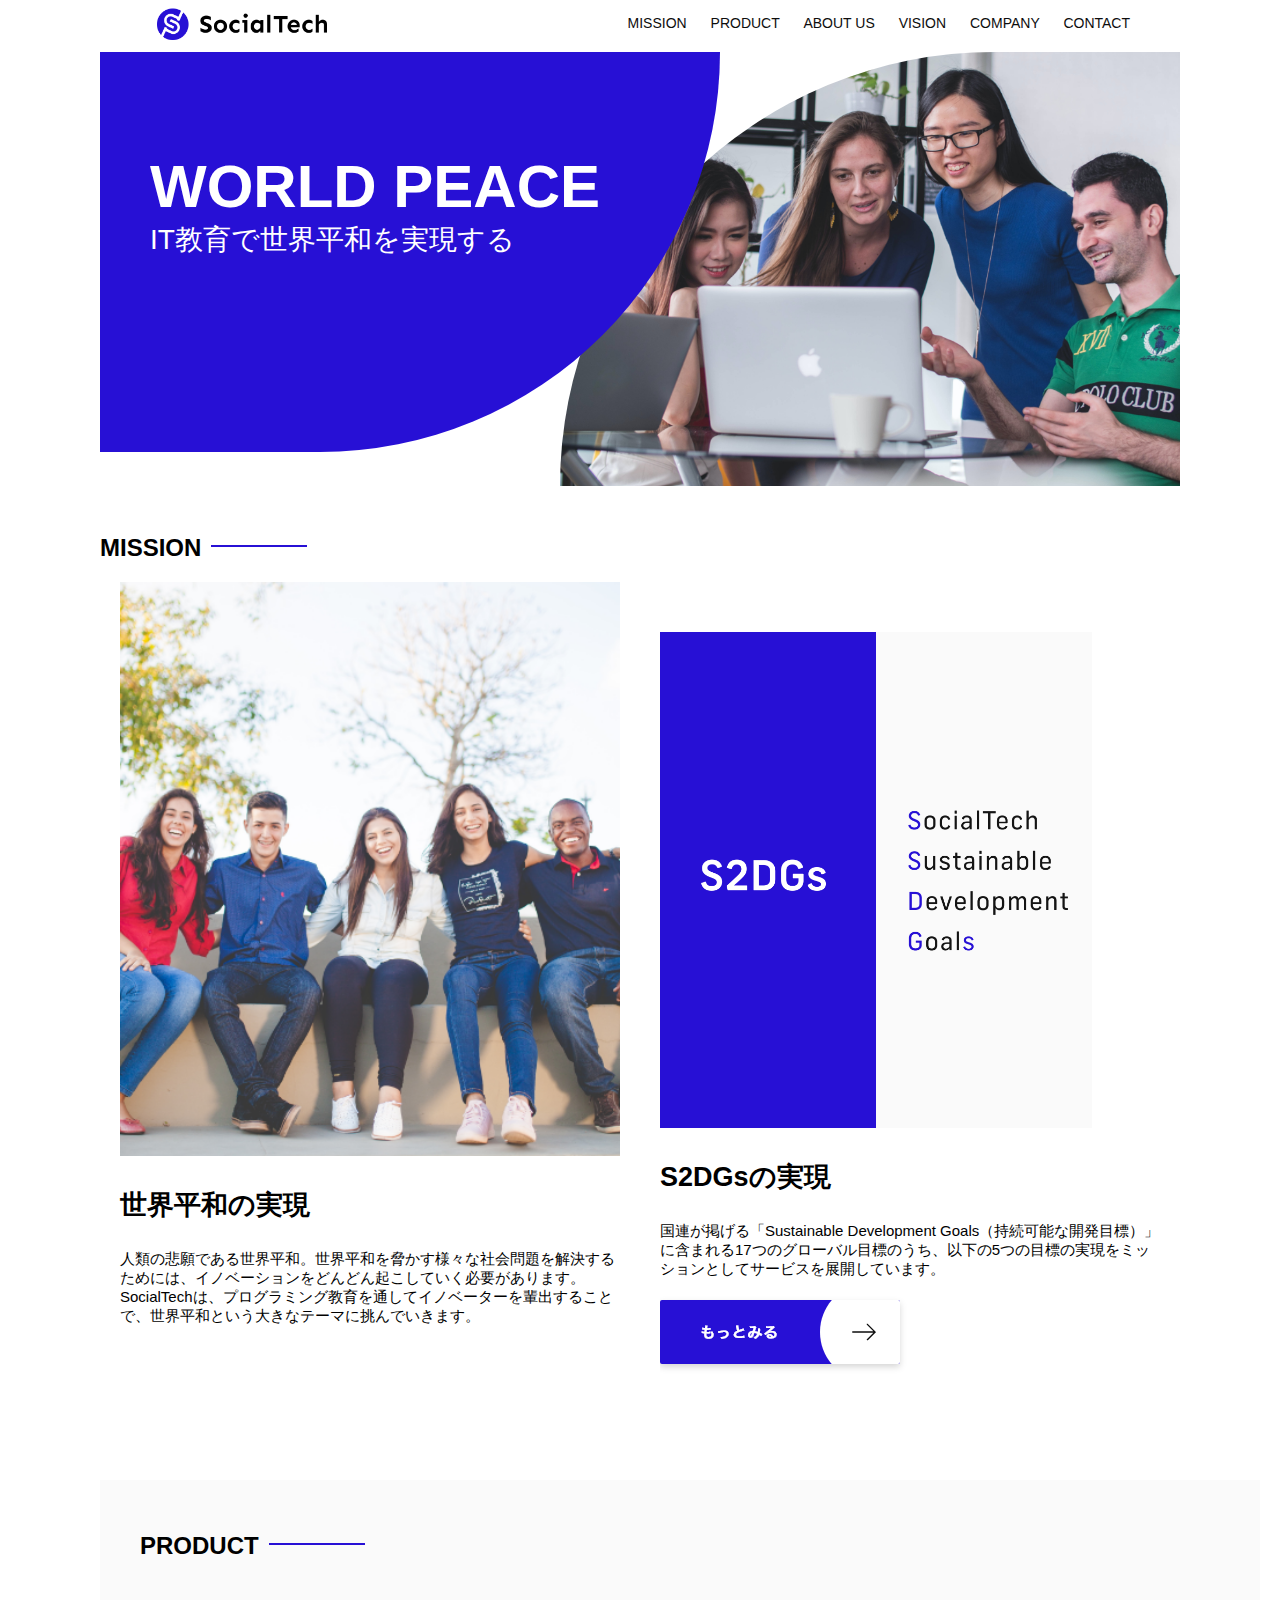
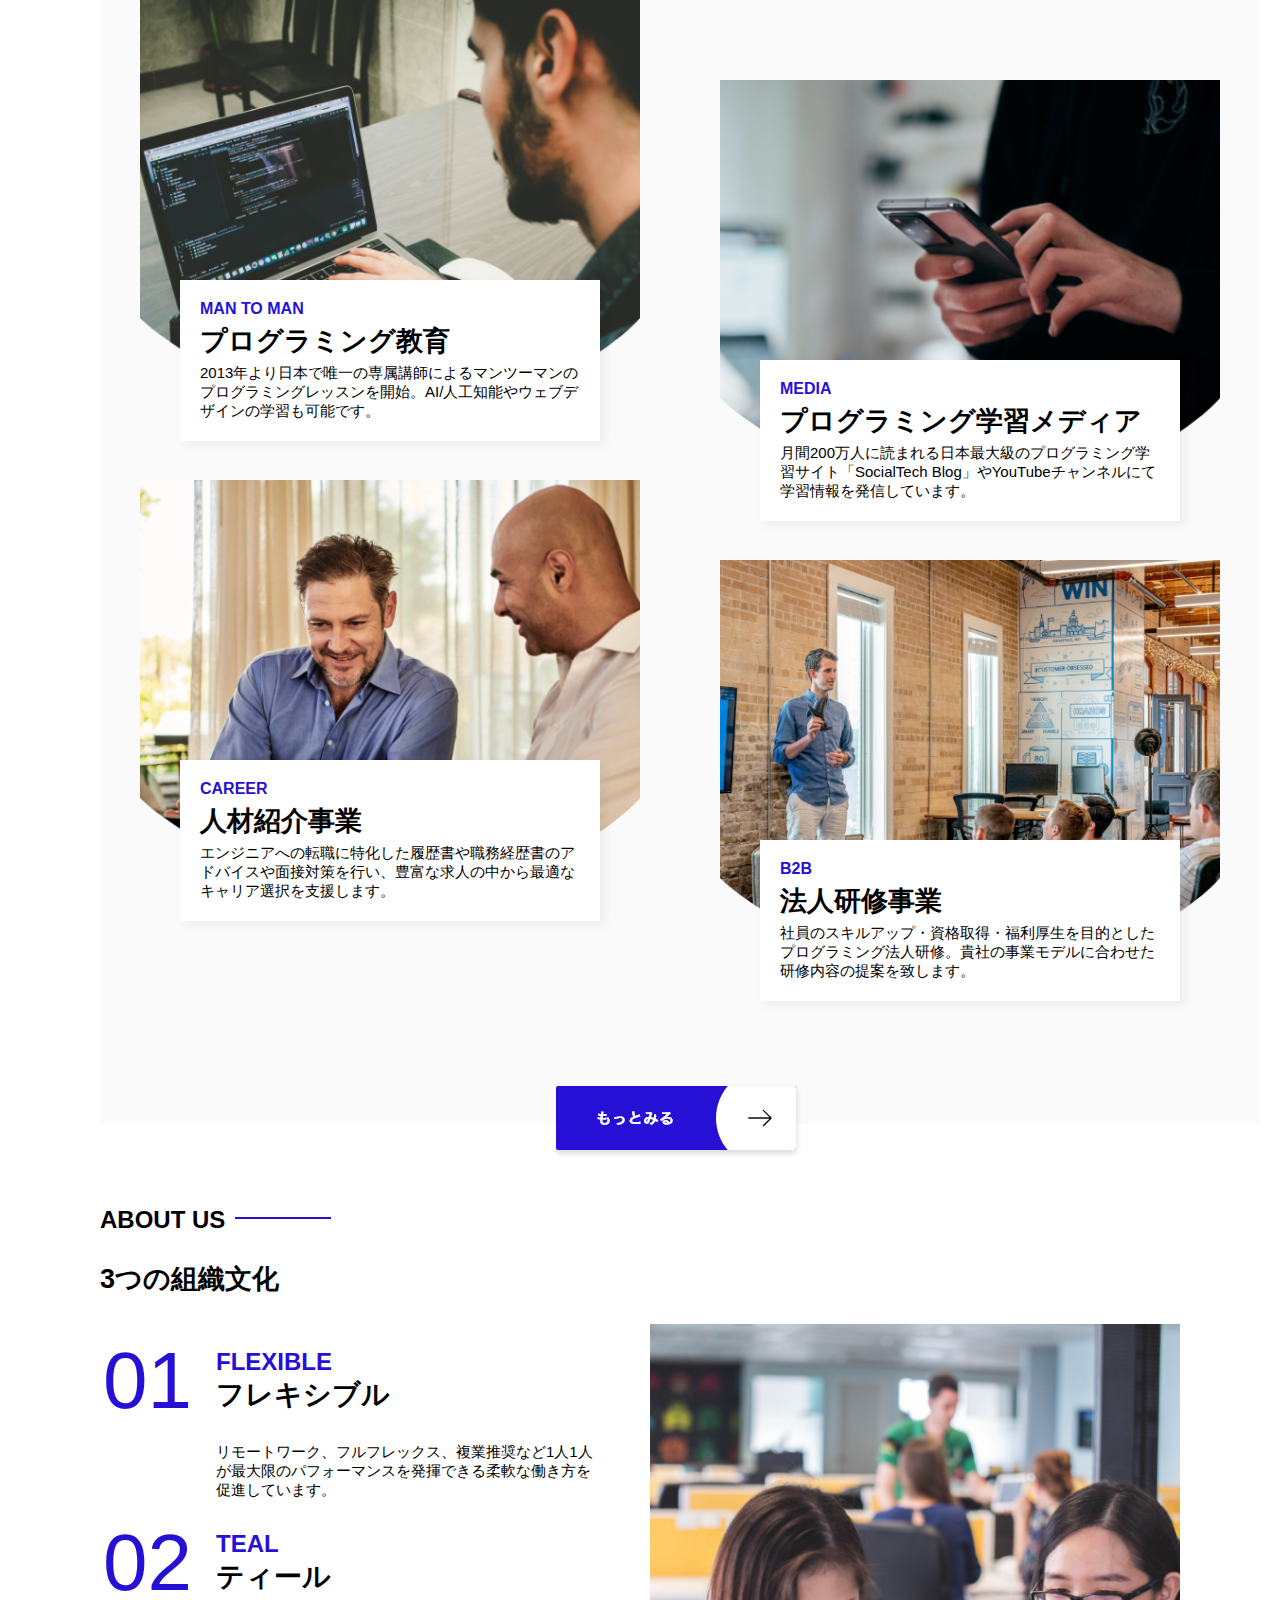
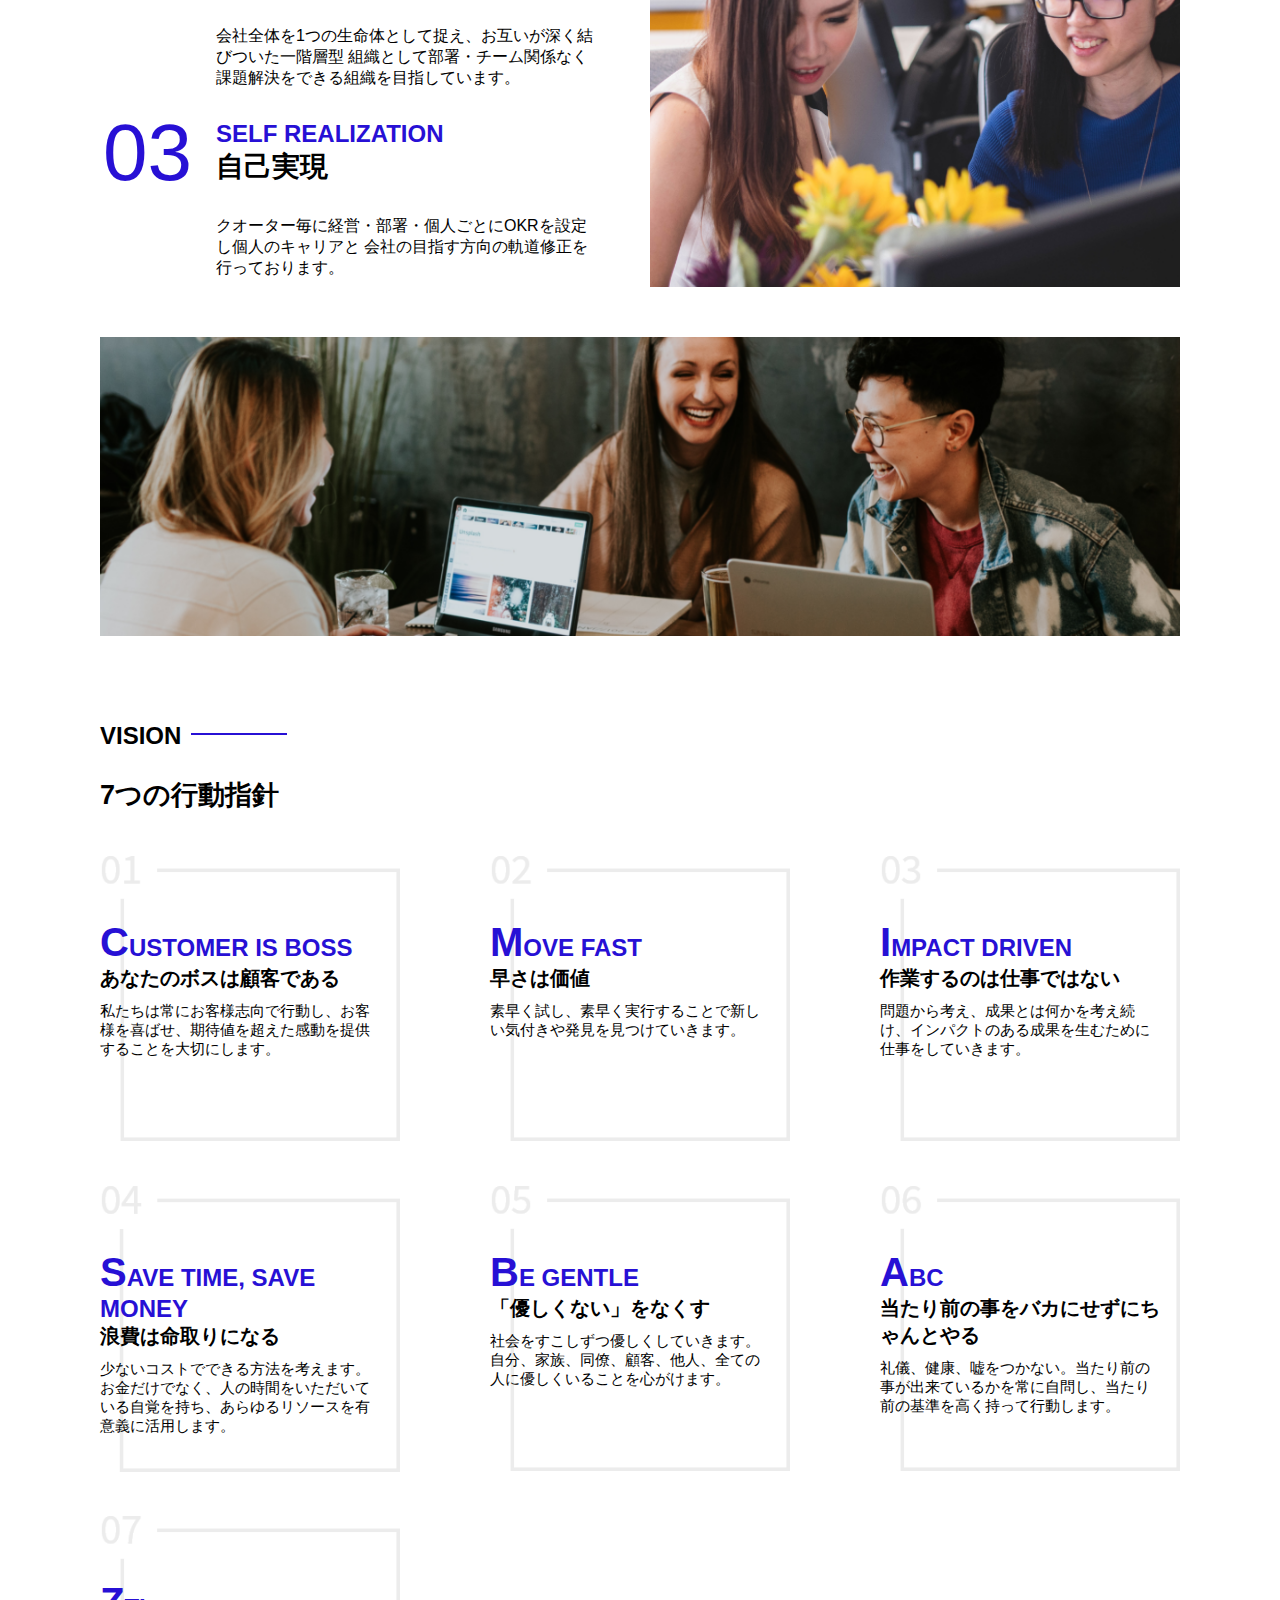
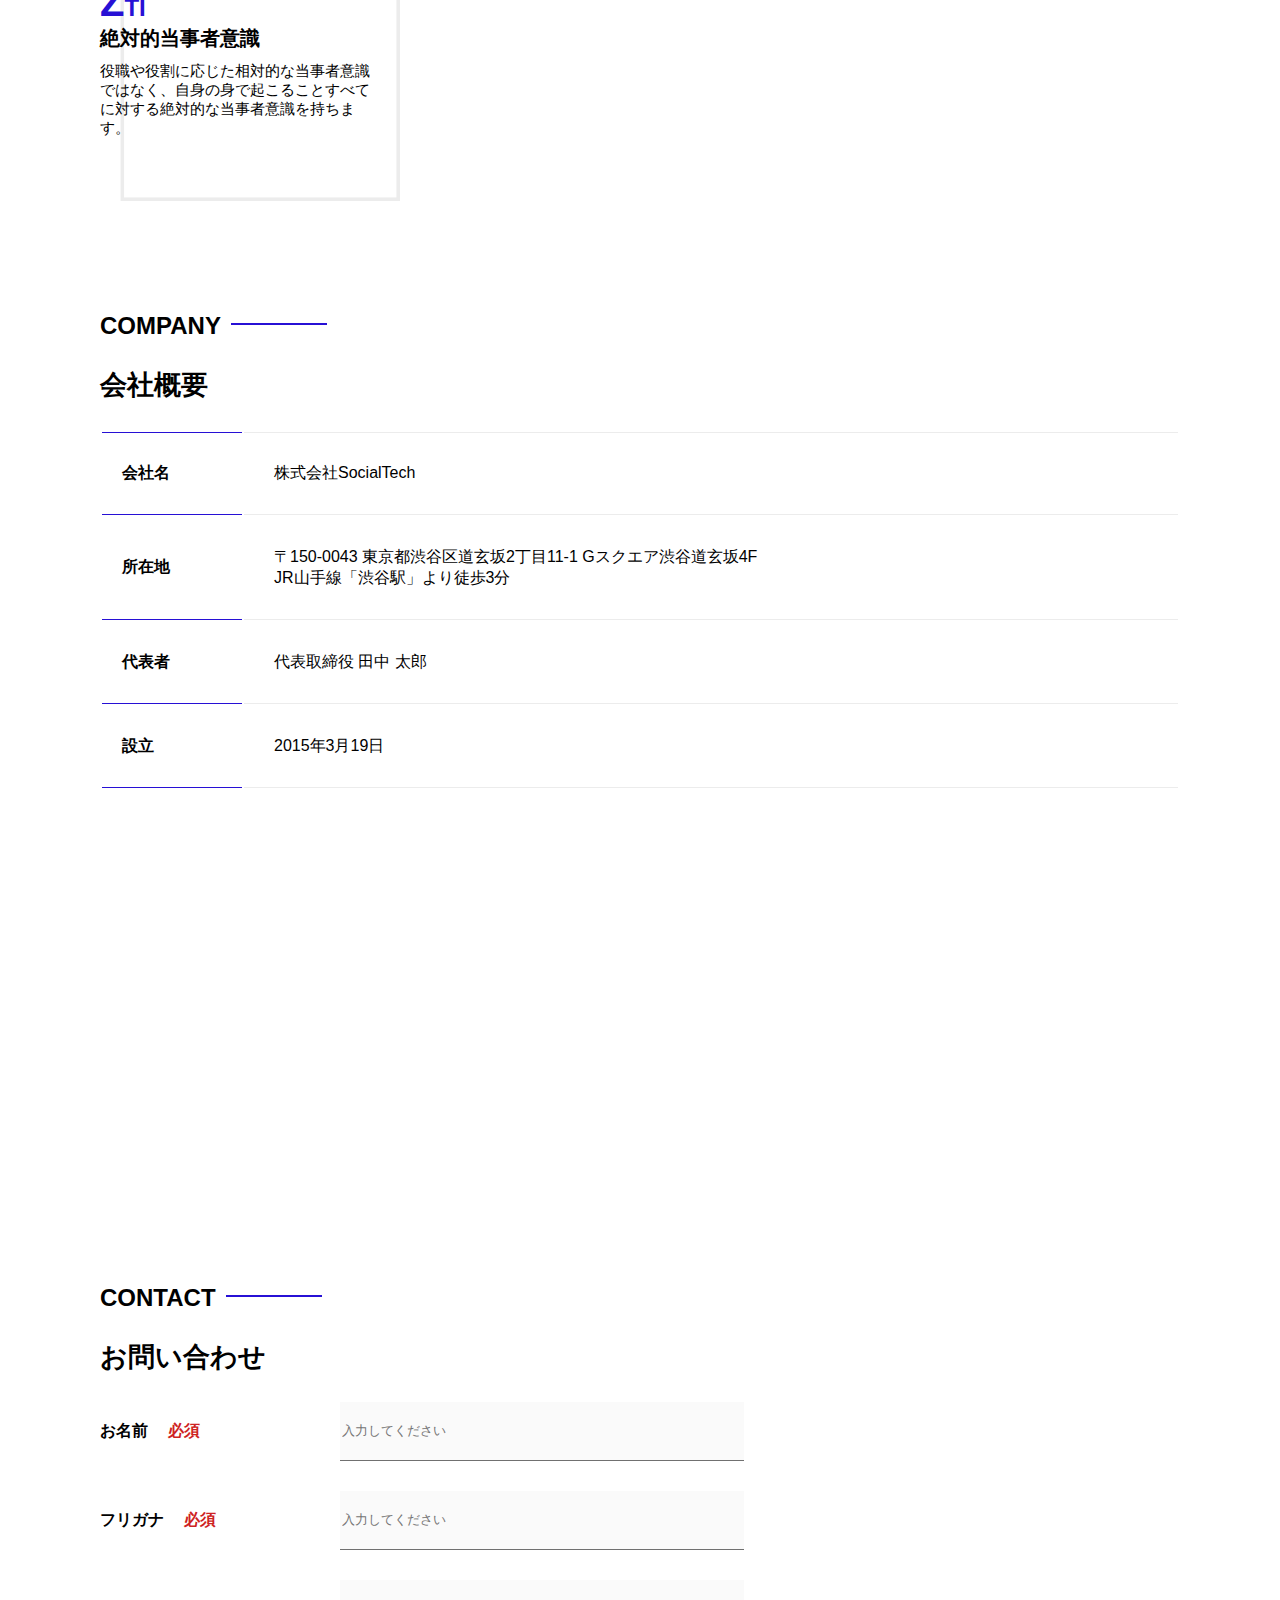
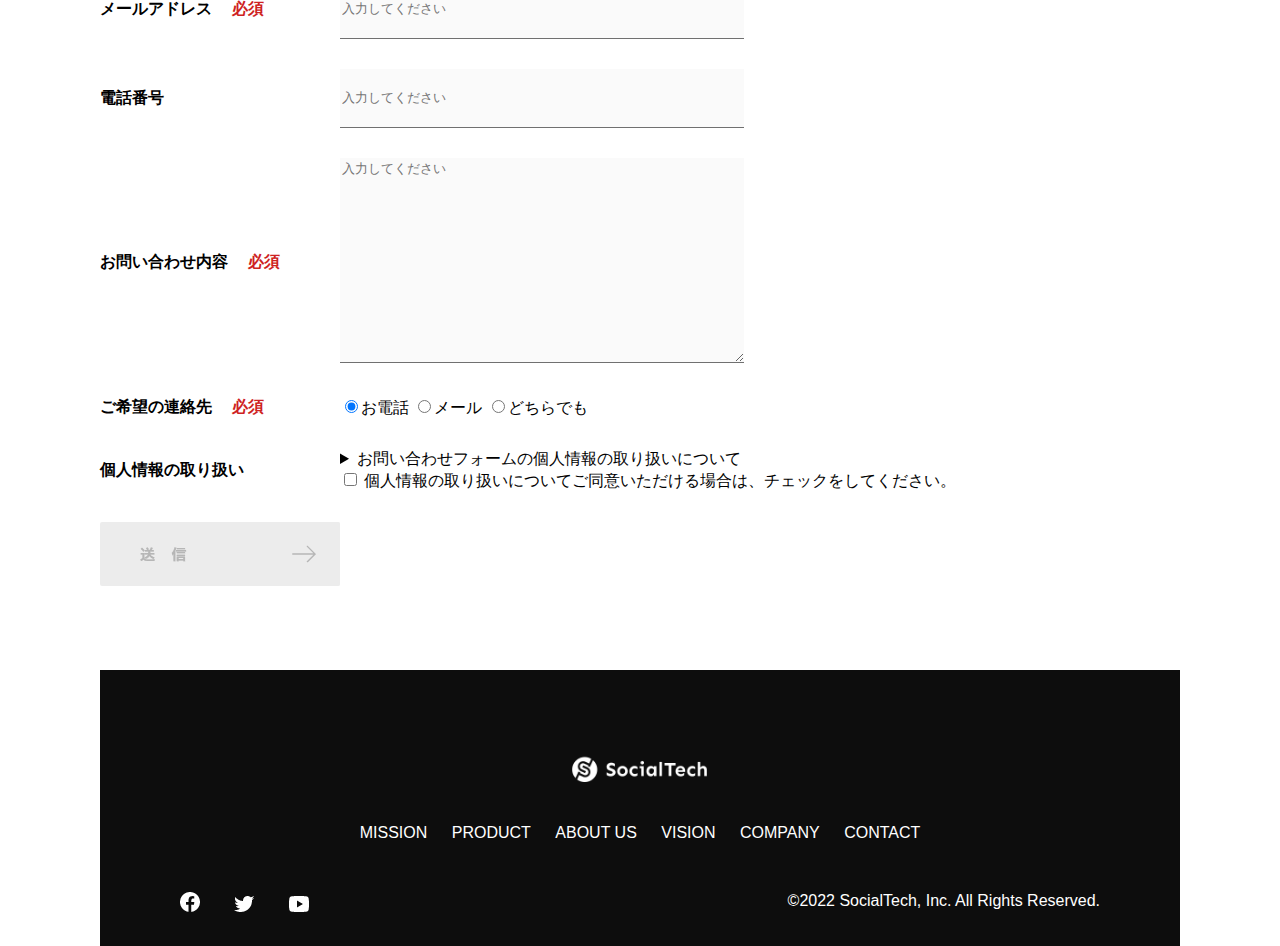
==== index.html @ 199ca64d "初回コミット" ====
<!DOCTYPE html>
<html>
  <head>
    <title>SocizlTech</title>
    <meta charset="utf-8">
    <meta description="SocialRechはEdTech業界のリーディングカンパニーを目指します。">
    <meta name="viewport" content="width=device-width, initial-scale=1.0">
    <link rel="stylesheet" href="style.css">
    <style>
      img:not([alt]) {
        border: 10px solid red;
      }
    </style>
  </head>

  <body>
    <!-- ヘッダー -->
    <header>
      <!-- ロゴ -->
      <a href="index.html" id="logo">
        <img src="images/logo.png" alt="トップページに戻る">
      </a>

      <!-- PC用ナビゲーション -->
      <nav id="nav-pc">
        <a href="mission.html">MISSION</a>
        <a href="product.html">PRODUCT</a>
        <a href="index.html#aboutus">ABOUT US</a>
        <a href="index.html#vision">VISION</a>
        <a href="index.html#company">COMPANY</a>
        <a href="index.html#contact">CONTACT</a>
      </nav>

      <!-- スマホ用メニューボタン -->
      <img id="menu-sp" src="images/button-menu.png" alt="ナビゲーションを開く" 
        onclick="document.getElementById('nav-sp').style.display='block'">

      <!-- スマホ用ナビゲーション -->
      <nav id="nav-sp">
        <img id="close" src="images/button-close.png" alt="ナビゲーションを閉じる" 
          onclick="document.getElementById('nav-sp').style.display='none'">
        <a id="logo-sp" href="index.html"
          onclick="document.getElementById('nav-sp').style.display='none'">
          <img src="images/logo-sp.png" alt="トップページに戻る">
        </a>
        <a class="menu" href="mission.html" 
          onclick="document.getElementById('nav-sp').style.display='none'">MISSION</a>
        <a class="menu" href="product.html" 
          onclick="document.getElementById('nav-sp').style.display='none'">PRODUCT</a>
        <a class="menu" href="index.html#vision"
          onclick="document.getElementById('nav-sp').style.display = 'none'">VISION</a>
        <a class="menu" href="index.html#company"
          onclick="document.getElementById('nav-sp').style.display = 'none'">COMPANY</a>
        <a class="menu" href="index.html#contact"
          onclick="document.getElementById('nav-sp').style.display = 'none'">CONTACT</a>
        <div id="sns">
          <a href="https://www.facebook.com/sejuku2013">
            <img src="images/button-facebook.png" alt="Facebookのリンク"></a>
          <a href="https://twitter.com/samuraijuku">
            <img src="images/button-twitter.png" alt="Twitterのリンク"></a>
          <a href="https://www.youtube.com/channel/UCCFOQO5aDK0xXam4cUQXT8g">
            <img src="images/button-youtube.png" alt="YouTubeのリンク"></a>
       </div>
      </nav>
    </header>

    <main>
      <article>
        <!-- メインビジュアル -->
        <section id="main-visual">
          <div id="main-message">
            <h1>WORLD PEACE</h1>
            <p>IT教育で世界平和を実現する</p>
          </div>
          <img src="images/index/index-main.png" alt="PCの周りに集まる多国籍の仲間たち">
        </section>

        <!-- ミッション -->
        <section id="mission">
          <h2 class="index-h2">MISSION</h2>
          <div id="mission-flex">
            <div>
              <img id="mission-photo" src="images/index/index-mission.png" alt="世界平和の実現">
              <h3>世界平和の実現</h3>
              <p>
               人類の悲願である世界平和。世界平和を脅かす様々な社会問題を解決するためには、イノベーションをどんどん起こしていく必要があります。SocialTechは、プログラミング教育を通してイノベーターを輩出することで、世界平和という大きなテーマに挑んでいきます。
              </p>
            </div>

            <div>
              <img id="s2dgs" src="images/index/s2dgs.png" alt="S2DGs">
              <h3>S2DGsの実現</h3>
              <p>
               国連が掲げる「Sustainable Development Goals（持続可能な開発目標）」に含まれる17つのグローバル目標のうち、以下の5つの目標の実現をミッションとしてサービスを展開しています。
              </p>
              <a href="mission.html">
                <img src="images/button-more.png" alt="もっとみる">
              </a>
            </div>

          </div>
        </section>
        
        <!-- プロダクト -->
        <section id="product">
          
          <h2 class="index-h2">PRODUCT</h2>
          <div>

            <div id="product-left">
              <div>
                <img class="product-photo" src="images/index/index-mantoman.png" alt="プログラミング教育">
                <div class="product-explain">
                  <span>MAN TO MAN</span>
                  <h3>プログラミング教育</h3>
                  <p>
                    2013年より日本で唯一の専属講師によるマンツーマンのプログラミングレッスンを開始。AI/人工知能やウェブデザインの学習も可能です。
                  </p>
                </div>
              </div>

              <div>
                <img class="product-photo" src="images/index/index-career.png" alt="笑顔で話し合う2人の男性">
                <div class="product-explain">
                  <span>CAREER</span>
                  <h3>人材紹介事業</h3>
                  <p>エンジニアへの転職に特化した履歴書や職務経歴書のアドバイスや面接対策を行い、豊富な求人の中から最適なキャリア選択を支援します。</p>
                </div>
              </div>
            </div>
          
            <div id="product-right">
              <div>
                <img class="product-photo" src="images/index/index-media.png" alt="スマートフォンを操作する人">
                <div class="product-explain">
                  <span>MEDIA</span>
                  <h3>プログラミング学習メディア</h3>
                  <p>月間200万人に読まれる日本最大級のプログラミング学習サイト「SocialTech Blog」やYouTubeチャンネルにて学習情報を発信しています。</p>
                </div>
              </div>

              <div>
                <img class="product-photo" src="images/index/index-b2b.png" alt="講演中の男性とそれを聴く人々">
                <div class="product-explain">
                  <span>B2B</span>
                  <h3>法人研修事業</h3>
                  <p>社員のスキルアップ・資格取得・福利厚生を目的としたプログラミング法人研修。貴社の事業モデルに合わせた研修内容の提案を致します。</p>
                </div>
              </div>
            </div>
          </div>
          
          <div>
            <a id="product-more" href="product.html">
             <img src="images/button-more.png" alt="もっとみる">
            </a>
          </div>
        </section>

        <!---ABOUT US-->
        <section id="aboutus">
          <h2 class="index-h2">ABOUT US</h2>
          <h3>3つの組織文化</h3>
          <div>
            <table class="culture-table">
              <tr>
                <td>
                  <span class="culture-num">01</span>
                </td>
                <td>
                  <span class="culture-en">FLEXIBLE</span>
                  <span class="culture-jp">フレキシブル</span>
                </td>
              </tr>

              <tr>
                <td>
                  <!--　空のセル -->
                </td>
                <td>
                  <p class="culture-description">
                    リモートワーク、フルフレックス、複業推奨など1人1人が最大限のパフォーマンスを発揮できる柔軟な働き方を促進しています。
                  </p>
                </td>
              </tr>

              <tr>
                <td>
                  <span class="culture-num">02</span>
                </td>
                <td>
                  <span class="culture-en">TEAL</span>
                  <span class="culture-jp">ティール</span>
                </td>
              </tr>

              <tr>
                <td>
                  <!--空のセル-->
                </td>
                <td>
                  会社全体を1つの生命体として捉え、お互いが深く結びついた一階層型
                  組織として部署・チーム関係なく課題解決をできる組織を目指しています。
                </td>
              </tr>

              <tr>
                <td>
                  <span class="culture-num">03</span>
                </td>
                <td>
                  <span class="culture-en">SELF REALIZATION</span>
                  <span class="culture-jp">自己実現</span>
                </td>
              </tr>

              <tr>
                <td>
                  <!--空のセル-->
                </td>
  
                <td>
                  クオーター毎に経営・部署・個人ごとにOKRを設定し個人のキャリアと
                 会社の目指す方向の軌道修正を行っております。
               </td>
              </tr>
            </table>
            <img class="culture-img" src="images/index/index-aboutus1.png" alt="笑顔で話し合う2人の女性">
          </div>
          <img class="culture-img2" src="images/index/index-aboutus2.png" alt="笑顔で話し合う3人の男女">
        </section>

        <!-- VISION -->
        <section id="vision">
          <h2 class="index-h2">VISION</h2>
          <h3>7つの行動指針</h3>
          <div>
            <div class="vision-box">
              <img src="images/index/vision-01.png" alt="01">
              <span>
                <h4>CUSTOMER IS BOSS</h4>
                <h5>あなたのボスは顧客である</h5>
                <p>私たちは常にお客様志向で行動し、お客様を喜ばせ、期待値を超えた感動を提供することを大切にします。</p>
              </span>
            </div>
            <div class="vision-box">
              <img src="images/index/vision-02.png" alt="02">
              <span>
                <h4>MOVE FAST</h4>
                <h5>早さは価値</h5>
                <p>素早く試し、素早く実行することで新しい気付きや発見を見つけていきます。</p>
              </span>
            </div>
            <div class="vision-box">
              <img src="images/index/vision-03.png" alt="03">
              <span>
                <h4>IMPACT DRIVEN</h4>
                <h5>作業するのは仕事ではない</h5>
                <p>問題から考え、成果とは何かを考え続け、インパクトのある成果を生むために仕事をしていきます。</p>
              </span>
            </div>
            <div class="vision-box">
              <img src="images/index//vision-04.png" alt="04">
              <span>
                <h4>SAVE TIME, SAVE MONEY</h4>
                <h5>浪費は命取りになる</h5>
                <p>少ないコストでできる方法を考えます。お金だけでなく、人の時間をいただいている自覚を持ち、あらゆるリソースを有意義に活用します。</p>
              </span>
            </div>
            <div class="vision-box">
              <img src="images/index/vision-05.png" alt="05">
              <span>
                <h4>BE GENTLE</h4>
                <h5>「優しくない」をなくす</h5>
                <p>社会をすこしずつ優しくしていきます。自分、家族、同僚、顧客、他人、全ての人に優しくいることを心がけます。</p>
              </span>
            </div>
            <div class="vision-box">
              <img src="images/index/vision-06.png" alt="06">
              <span>
                <h4>ABC</h4>
                <h5>当たり前の事をバカにせずにちゃんとやる</h5>
                <p>礼儀、健康、嘘をつかない。当たり前の事が出来ているかを常に自問し、当たり前の基準を高く持って行動します。</p>
              </span>
            </div>
            <div class="vision-box">
              <img src="images/index/vision-07.png" alt="07">
              <span>
                <h4>ZTI</h4>
                <h5>絶対的当事者意識</h5>
                <p>役職や役割に応じた相対的な当事者意識ではなく、自身の身で起こることすべてに対する絶対的な当事者意識を持ちます。</p>
              </span>
            </div>
          </div>
        </section>
        
        <!-- COMPANY -->
        <section id="company">
          <h2 class="index-h2">COMPANY</h2>
          <h3>会社概要</h3>
          <table id="company-table">
            <tr>
              <th class="tableheader-first">会社名</th>
              <td class="cell-first">株式会社SocialTech</td>
            </tr>
            <tr>
              <th class="tableheader">所在地</th>
              <td class="cell">〒150-0043 東京都渋谷区道玄坂2丁目11-1 Gスクエア渋谷道玄坂4F<br>JR山手線「渋谷駅」より徒歩3分</td>
            </tr>
            <tr>
              <th class="tableheader">代表者</th>
              <td class="cell">代表取締役 田中 太郎</td>
            </tr>
            <tr>
              <th class="tableheader">設立</th>
              <td class="cell">2015年3月19日</td>
            </tr>
          </table>

          <iframe
           src="https://www.google.com/maps/embed?pb=!1m18!1m12!1m3!1d3241.7759544892483!2d139.69399665123464!3d35.65789123876098!2m3!1f0!2f0!3f0!3m2!1i1024!2i768!4f13.1!3m3!1m2!1s0x60188caa0042e8d1%3A0xba130bea826a7aa2!2z44CSMTUwLTAwNDMg5p2x5Lqs6YO95riL6LC35Yy66YGT546E5Z2C77yS5LiB55uu77yR77yR4oiS77yR!5e0!3m2!1sja!2sjp!4v1636872991912!5m2!1sja!2sjp"
           style="border:0;" allowfullscreen="" loading="lazy">
          </iframe>
        </section>

        <!-- お問い合わせフォーム -->
        <section id="contact">
          <h2 class="index-h2">CONTACT</h2>
          <h3>お問い合わせ</h3>
          <form action="https://api.staticforms.xyz/submit" method="post">
            <input type="text" name="honeypot" style="display:none">
            <!-- STATIC FORMSのアクセスキー -->
            <input type="hidden" name="accessKey" value="755ecdb0-dd98-4589-bcce-7ebae44ccd80">
            <!--メールのタイトル-->
            <input type="hidden" name="subject" value="お問い合わせフォーム" />
            <!--送信先のメールアドレスをvalueに設定する-->
            <input type="hidden" name="replyTo" value="kiaianora@kj9.so-net.ne.jp">
            <!--redirectToのURLは公開後のURLへリンクする-->
            <input type="hidden" name="redirectTo" value="">

            <div>
              <div class="contact-heading">
                <label class="contact-label">お名前<span class="contact-span">必須</span></label>
              </div>
              <div class="contact-form">
                <input type="text" name="name" placeholder="入力してください"  class="contact-textbox">
              </div>
            </div>
            <div>
              <div class="contact-heading">
                <label class="contact-label">フリガナ<span class="contact-span">必須</span></label>
              </div>
              <div class="contact-form">
                <input type="text" name="hurigana" placeholder="入力してください"  class="contact-textbox">
              </div>
            </div>
            <div>
              <div class="contact-heading">
                <label class="contact-label">メールアドレス<span class="contact-span">必須</span></label>
              </div>
              <div>
                <input type="text" name="email" placeholder="入力してください" class="contact-textbox">
              </div>
            </div>
            <div>
              <div class="contact-heading">
                <label class="contact-label">電話番号</label>
              </div>
              <div>
                <input type="text" name="tel" placeholder="入力してください" class="contact-textbox">
              </div>
            </div>
            <div>
              <div class="contact-heading">
                <label class="contact-label">お問い合わせ内容<span class="contact-span">必須</span></label>
              </div>
              <div>
                <textarea class="contact-textarea" placeholder="入力してください" name="message"></textarea>
              </div>
            </div>
            <div>
              <div class="contact-heading">
                <label class="contact-label">ご希望の連絡先<span class="contact-span">必須</span></label>
              </div>
              <div>
                <input class="radiobutton" type="radio" value="tel" name="contact" checked><label>お電話</label>
                <input class="radiobutton" type="radio" value="mail" name="contact"><label>メール</label>
                <input class="radiobutton" type="radio" value="both" name="contact"><label>どちらでも</label>
              </div>
            </div>
            <div>
              <div class="contact-heading">
                <label class="contact-label">個人情報の取り扱い</label>
              </div>
              <div>
                <details>
                  <summary>お問い合わせフォームの個人情報の取り扱いについて</summary>
                  <div>
                    <span>１．組織の名称又は氏名</span><br>
                    株式会社SocialTech<br><br>
                    <span>２．個人情報保護管理者（若しくはその代理人）の氏名又は職名、所属及び連絡先
                      鈴木 一郎 コーポレート部</span><br>
                    メールアドレス：support@socialtech.net<br>
                    TEL：03-xxxx-xxxx<br>
                    <span>３．個人情報の利用目的</span><br>
                    ・本サービス及び本サービスに関連する情報の提供又はそれらに関する連絡のため<br>
                    ・ユーザーの本人確認のため<br>
                    ・当社サービスのご案内のため<br>
                    ・当社の商品等の広告または宣伝（電子メールによるものを含むものとします。）<br><br>
                    <span>４．個人情報の取り扱い業務の委託</span><br>
                    個人情報の取扱業務の全部または一部を外部に業務委託する場合があります。<br>
                    その際、弊社は、個人情報を適切に保護できる管理体制を敷き実行していることを条件として<br>
                    委託先を厳選したうえで、機密保持契約を委託先と締結し、お客様の個人情報を厳密に管理させます。<br><br>
                    <span>５．個人情報の開示等の請求</span><br>
                    お客様は、弊社に対してご自身の個人情報の開示等（利用目的の通知、開示、内容の訂正・追加・削除、利用の停止または消去、第三者への提供の停止）に関して、当社問合わせ窓口に申し出ることができます。<br>
                    その際、弊社はお客様ご本人を確認させていただいたうえで、合理的な期間内に対応いたします。<br><br>
                    なお、個人情報に関する弊社問合わせ先は、次の通りです。<br><br>
                    株式会社SocialTech　個人情報問合せ窓口<br>
                    〒150-0043　東京都渋谷区道玄坂2丁目11-1 Ｇスクエア渋谷道玄坂 4F<br>
                    メールアドレス：support@socialtech.net　TEL：03-xxxx-xxxx<br><br>
                    <span>６．個人情報を提供されることの任意性について</span><br><br>
                    お客様がご自身の個人情報を弊社に提供されるか否かは、お客様のご判断によりますが、もしご提供されない場合には、適切なサービスが提供できない場合がありますので予めご了承ください。
                  </div>
                </details>
                <input type="checkbox" name="agree">
                <span>個人情報の取り扱いについてご同意いただける場合は、チェックをしてください。</span>
              </div>
            </div>
            <input type="image" value="Submit" src="images/button-submit.png" alt="送信する">
          </form>
        </section>
      </article>
      <footer>
        <div id="footer-logo">
          <img src="images/logo-sp.png" alt="SocialTech">
        </div>
        <div id="footer-link">
          <a href="mission.html">MISSION</a>
          <a href="product.html">PRODUCT</a>
          <a href="index.html#aboutus">ABOUT US</a>
          <a href="index.html#vision">VISION</a>
          <a href="index.html#company">COMPANY</a>
          <a href="index.html#contact">CONTACT</a>
        </div>
        <div id="sns-footer">
          <a href="https://www.facebook.com/sejuku2013"><img src="images/button-facebook.png" alt="Facebookのリンク"></a>
          <a href="https://twitter.com/samuraijuku"><img src="images/button-twitter.png" alt="Twitterのリンク"></a>
          <a href="https://www.youtube.com/channel/UCCFOQO5aDK0xXam4cUQXT8g"><img src="images/button-youtube.png" alt="YouTubeのリンク"></a>
          <span id="copyright">&copy;2022 SocialTech, Inc. All Rights Reserved. </span>
        </div>
      </footer>
    </main>
  </body>
</html>
---- style.css ----
/* PC、スマホ共通スタイル */
body {
  font-family: "Source Sans Pro", "Hiragino Kaku Gothic ProN", Meiryo, Arial, sans-serif;
}

p {
  font-size: 15px;
}
/*=======================
PC用のスタイル
========================*/
@media screen and (min-width: 768px) {
  /* 横幅設定 */
  body {
    max-width: 1080px;
    min-width: 960px;
    margin: 0 auto 0 auto;
  }

  /* ヘッダー */
  header {
    display: flex;
    justify-content: space-between;
    max-width: 980px;
    margin: 0 auto 0 auto;
  }

  /* ナビゲーションのレイアウト */
  #nav-pc {
    text-align: right;
    font-size: 14px;
    padding-top: 15px;
  }

  /* ナビゲーションのリンクの装飾設定 */
  #nav-pc > a {
    text-decoration: none;
    margin-left: 20px;
  }

  #nav-pc > a:link {
    color: #0d0d0d;
  }

  #nav-pc > a:visited {
    color: #0d0d0d;
  }

  #nav-pc > a:hover {
    color: #0d0d0d;
    text-decoration: underline;
  }

  #nav-pv > a:active {
    color: #0d0d0d;
  }

  /* メインビジュアル */
  #main-visual {
    position: relative;
    height: 400px;
  }

  #main-message {
    position: absolute;
    top: 0;
    left: 0;
    background-color: #2710d5;
    color: #ffffff;
    border-radius: 0 0 476px 0;
    max-width: 620px;
    height: 100%;
    width: 100%;
    z-index: 11;
  }

  #main-message > h1 {
    font-size: 60px;
    font-weight: bold;
    margin: 100px 0 0 50px;
  }

  #main-message > p {
    font-size: 28px;
    margin: 0 0 0 50px;
  }

  #main-visual > img {
    max-width: 620px;
    border-radius: 476px 0 0 0;
    position: absolute;
    top: 0;
    right: 0;
    z-index: 10;
  }

  /* 見出し */
  h2 {
    margin: 40px 0 0 0;
  }

  h2::after {
    content: url("images/line.png");
    margin-left: 10px;
  }

  h3 {
    font-size: 27px;
  }

  /* ミッション */
  #mission {
    margin: 80px auto 80px auto;
    width: 100%;
  }

  #mission-flex {
    width: 100%;
    display: flex;
  }

  #mission-flex > div {
    width: 50%;
    margin: 20px;
  }

  #mission-photo {
    width: 100%;
  }

  #s2dgs {
    margin-top: 50px;
  }

  /* プロダクト */
  #product {
    background-color: #fafafa;
    width: 100%;
    margin: 80px 0 80px 0;
    padding: 10px 40px 0 40px;
  }

  /* 外枠 */
  #product > div {
    margin-top: 40px;
    display: flex;
  }

  /* 左のカラム */
  #product-left {
    width: 50%;
    margin-right: 20px;
  }

  /* 右のカラム */
  #product-right {
    width: 50%;
    margin-left: 20px;
    margin-top: 80px;
  }

  /* 画像＋説明の枠 */
  #product-left > div {
    position: relative;
    height: 480px;
    margin-right: 20px;
  }

  /* 画像＋説明の枠 */
  #product-left > div {
    position: relative;
    height: 480px;
    margin-right: 20px;
  }

  #product-right > div {
    position: relative;
    height: 480px;
    margin-left: 20px;
  }

  /* 画像 */
  .product-photo {
    width: 100%;
  }

  /* 説明文の枠 */
  .product-explain {
    background-color: #ffffff;
    position: absolute;
    left:  0;
    top:  280px;
    margin: 0 40px 0 40px;
    padding: 20px;
    box-shadow: 5px 5px 10px rgba(0, 0, 0, 0.05);
  }

  /* 説明文の英語 */
  .product-explain > span {
    color: #2710d5;
    font-weight: bold;
    font-size: 16px;
    margin: 0;
  }

  /* 説明文の見出し */
  .product-explain > h3 {
    margin: 5px 0 5px 0;
  }

  /* 説明文 */
  .product-explain > p {
    margin: 0;
  }

  /* 「もっとみる」ボタン */
  #product-more {
    margin: 0 auto -42px auto;
  }

  /* ABOUT US */
  #aboutus {
    margin: 80px auto 80px auto;
  }

  /* 3つの組織文化と画像を入れる枠 */
  #aboutus > div {
    display: flex;
  }

  /* 画像 */
  .culture-img {
    width: 100%;
    align-self: flex-start;
  }

  .culture-img2 {
    margin-top: 50px;
    width: 100%;
  }

  /* 3つの組織文化の表 */
  .culture-table {
    max-width: 500px;
    margin-right: 50px;
  }

  /* 番号 */
  .culture-num {
    font-size: 80px;
    color: #2710d5;
    margin: 0 20px 0 0;
  }

  /* 組織文化英語 */
  .culture-en {
    color: #2710d5;
    font-weight: bold;
    font-size: 24px;
    display: block;
  }

  /* 組織文化日本語 */
  .culture-jp {
    font-size: 28px;
    font-weight: bold;
  }

  /* 説明文 */
  .culture-description {
    margin: 0;
  }

  /* ビジョン */
  #vision {
    margin: 80px auto 80px auto;
  }

  /* セクション内の外枠 */
  #vision > div {
    width: 100%;
    display: flex;
    justify-content: space-between;
    flex-wrap: wrap;
  }

  /* 7つの行動指針の枠 */
  .vision-box {
    width: 300px;
    height: 300px;
    margin-bottom: 30px;
    position: relative;
  }

  .vision-box > img {
    width: 100%;
    height: auto;
    position: absolute;
    top: 0;
    left: 0;
    z-index: 30;
  }

  .vision-box > span {
    position: absolute;
    top: 0;
    left: 0;
    z-index: 31;
    margin-right: 20px;
  }

  .vision-box > span > h4 {
    color: #2710d5;
    font-size: 24px;
    margin: 80px 0 0 0;
  }

  .vision-box > span > h4::first-letter {
    font-size: 40px;
  }

  .vision-box > span > h5 {
    font-size: 20px;
    margin: 0 0 0 0;
  }

  .vision-box > span > p {
    margin: 10px 0 0 0;
  }

  /* 会社概要 */
  #company {
    margin: 80px auto 80px auto;
  }

  #company-table {
    width: 100%;
  }

  .tableheader {
    text-align: left;
    padding: 20px;
    border-bottom-color: #2710d5;
    border-bottom-width: 1px;
    border-bottom-style: solid;
    width: 100px;
  }

  .tableheader-first {
    text-align: left;
    padding: 20px;
    border-bottom-color: #2710d5;
    border-bottom-width: 1px;
    border-bottom-style: solid;
    border-top-color: #2710d5;
    border-top-width: 1px;
    border-top-style: solid;
    width: 100px;
  }

  .cell {
    padding: 30px;
    border-bottom-color: #ececec;
    border-bottom-width: 1px;
    border-bottom-style: solid;
  }

  .cell-first {
    padding: 30px;
    border-bottom-color: #ececec;
    border-bottom-width: 1px;
    border-bottom-style: solid;
    border-top-color: #ececec;
    border-top-width: 1px;
    border-top-style: solid;
  }

  #company > iframe {
    width: 100%;
    height: 368px;
    margin: 40px 0 0 0;
  }

  /* お問い合わせ */
  #contact {
    margin: 80px auto 80px auto;
  }

  /* 外枠 */
  #contact > form > div {
    display: flex;
    flex-direction: row;
    flex-wrap: wrap;
    padding-bottom: 30px;
  }

  /* 左列の見出し */
  .contact-heading {
    width: 240px;
    align-self: center;
  }

  /* 見出しのラベル */
  .contact-label {
    width: 200px;
    font-weight: bold;
  }

  /* 必須 */
  .contact-span {
    color: #ce2222;
    margin: 0 0 0 20px;
    font-weight: bold;
  }

  /* テキストボックス */
  .contact-textbox {
    border-top: 0;
    border-left: 0;
    border-right: 0;
    border-bottom-width: 1px;
    border-bottom-color: #707070;
    border-bottom-style: solid;
    background-color: #fafafa;
    width: 400px;
    height: 56px;
  }

  /* お問い合わせ内容のテキストエリア */
  .contact-textarea {
    border-top: 0;
    border-left: 0;
    border-right: 0;
    border-bottom-width: 1px;
    border-bottom-color: #707070;
    border-bottom-style: solid;
    background-color: #fafafa;
    width: 400px;
    height: 200px;
  }

  /* 個人情報の取り扱い */
  details {
    width: 700px;
  }

  details > div {
    background-color: #fafafa;
    padding: 20px;
  }

  details > span {
    font-weight: bold;
  }

  /* フッター */
  footer {
    background-color: #0d0d0d;
    text-align: center;
    padding: 80px 80px 30px 80px;
  }

  #footer-logo {
    margin-bottom: 30px;
  }

  #footer-link {
    margin-bottom: 50px;
  }

  #footer-link > a {
    text-decoration: none;
    margin: 10px;
  }

  #footer-link > a {
    text-decoration: none;
    margin: 10px;
  }

  #footer-link > a:link {
    color: #ffffff;
  }

  #footer-link > a:visited {
    color: #ffffff;
  }

  #footer-link > a:hover {
    color: #ffffff;
    text-decoration: underline;
  }

  #footer-link > a:active {
    color: #ffffff;
  }

  #sns-footer {
    text-align: left;
    width: 100%;
  }

  #sns-footer > a {
    margin-right: 30px;
  }

  #copyright {
    color: #ffffff;
    text-align: right;
    float: right;
  }

  /* PC用ナビゲーション非表示 */
  #nav-sp, #menu-sp {
    display: none;
  }

  /* mission.html用スタイル */
  /* ミッションのメインビジュアル */
  #mission-main {
    height: 496px;
    width: 100%;
    background-image: url("images/mission/mission-main.png");
    background-repeat: no-repeat;
    background-position-y: center;
  }

  #mission-title {
    background-color: #2710d5;
    width: 368px;
    color: #ffffff;
    height: 496px;
    border-radius: 0 248px 248px 0;
    position: relative;
  }

  #mission-title > h1 {
    position: absolute;
    top: 0;
    left: 100px;
    font-size: 80px;
  }

  #mission-title > span {
    position: absolute;
    top: 200px;
    left: 100px;
    font-size: 26px;
  }

  #mission-title > div {
    position: absolute;
    top: 350px;
    left: 100px;
    font-size: 16px;
  }

  #mission-s2dgs {
    width: 100%;
    margin: 20px;
  }

  .mission-h2 {
    color: #2710d5;
    font-size: 40px;
  }

  .mission-h2::after {
    content: none;
  }

  #mission-5goals {
    margin: 20px;
    display: flex;
  }

  #mission-5goals > img {
    width: 100%;
  }

  #mission-5goals > div {
    flex-grow: 1;
    padding: 20px;
  }

  #mission-5goals > div > div {
    margin-bottom: 40px;
  }

  .fivegoals-image-right {
    float: right;
    margin: 20px;
  }

  .fivegoals-image-left {
    float: left;
    margin: 20px;
  }

  .fivegoals-number {
    color: #2710d5;
    font-size: 48px;
    margin: 0;
  }

  .fivegoals-h3 {
    font-size: 28px;
    font-weight: bold;
    margin: 0;
  }

  .fivegoals-p {
    margin: 0;
  }

  /* プロダクトページ */
  #product-main {
    height: 496px;
    width: 100%;
    background-image: url("images/product/product-main.png");
    background-repeat: no-repeat;
    background-position-y: center;
  }

  #product-title {
    background-color: #2710d5;
    width: 368px;
    color: #ffffff;
    height: 496px;
    border-radius: 0 248px 248px 0;
    position: relative;
  }

  #product-title > h1 {
    position: absolute;
    top: 0;
    left: 100px;
    font-size: 80px;
  }

  #product-title > span {
    position: absolute;
    top: 200px;
    left: 100px;
    font-size: 26px;
  }

  #product-title > div {
    position: absolute;
    top: 350px;
    left: 100px;
    font-size: 16px;
  }

  /* セクション1 */
  .product-section1 {
    position: relative;
    margin: 20px;
    height: 340px;
  }

  .product-section1 > img {
    position: absolute;
    top: 0;
    left: 0;
    width: 450px;
    margin: 0 40px 30px 0;
    border-radius: 0 432px 0 0;
  }

  .product-section1 > div {
    position: absolute;
    top: 0;
    left: 480px;
  }

  /* セクション2 */
  .product-section2 {
    position: relative;
    margin: 20px;
    height: 340px;
  }

  .product-section2 > img {
    position: absolute;
    top: 0;
    right: 0;
    width: 450px;
    margin: 0 0 30px 40px;
    border-radius: 432px 0 0 0;
  }

  .product-section2 > div {
    width: 500px;
    position: absolute;
    top: 0;
    left: 0;
  }

  .product-h2 {
    color: #2710d5;
    font-size: 24px;
    margin: 0;
  }

  .product-h3 {
    font-size: 28px;
    margin: 0;
  }
}

/*====================
  スマートフォン用のスタイル
 =====================*/
@media screen and (max-width: 767px) {
  body {
    min-width: 375px;
    margin:  0;
  }

  /* PC用ナビゲーション非表示 */
  #nav-pc {
    display: none;
  }

  /* ハンバーガーメニュー */
  #menu-sp {
    float: right;
    padding: 0;
  }

  /* スマホ用ナビゲーションの表示切替 */
  /* 初期状態、レイアウトと非表示設定 */
  #nav-sp {
    background-color: #2710d5;
    position: absolute;
    left: 0;
    top: 0;
    height: 100%;
    width: 100%;
    display: none;
    z-index: 100;
  }

  /* ×ボタン */
  #close {
    position: absolute;
    top: 20px;
    right: 20px;
  }

  /* ナビゲーションメニュー用ロゴ */
  #logo-sp {
    margin: 80px 0 30px 20px;
  }

  /* ナビゲーションのリンクの装飾設定 */
  #nav-sp > a {
    display: block;
  }

  #nav-sp > a:link {
    color: #ffffff;
  }

  #nav-sp > a:visited {
    color: #ffffff;
  }

  #nav-sp > a:hover {
    color: #ffffff;
    text-decoration: underline;
  }

  #nav-sp > a:active {
    color: #ffffff;
  }

  #nav-sp > .menu {
    text-decoration: none;
    display: block;
    margin: 0 20px 0 20px;
    height: 44px;
    font-size: 16px;
    background-image: url("images/arrow.png");
    background-repeat: no-repeat;
    background-position: right top;
  }

  #sns {
    position: absolute;
    bottom: 20px;
    left: 20px;
  }

  #sns > a {
    margin-right: 30px;
  }

  /* メインビジュアル */
  #main-visual {
    position: relative;
    height: 470px;
    width: 100%;
    overflow: hidden;
  }

  #main-visual > div {
    position: absolute;
    top: 0;
    left: 0;
    background-color: #2710d5;
    color: white;
    border-radius: 0 0 476px 0;
    text-align: center;
    height: 280px;
    width: 100%;
    z-index: 11;
  }

  #main-visual > div > h1 {
    font-size: 28px;
    margin: 90px 0 0 0;
  }

  #main-visual > div > p {
    margin: 0;
  }

  #main-visual > img {
    width: 100%;
    border-radius: 476px 0 0 0;
    z-index: 10;
    position: absolute;
    bottom: 0;
    right: 0;
  }

  /* 見出し */
  h2::after {
    content: url("images/line.png");
    margin-left: 10px;
  }

  h3 {
    font-size: 24px;
    margin: 10px 0 0 0;
  }

  /* ミッション */
  #mission {
    margin: 20px;
  }

  #mission-photo {
    width: 100%;
  }

  #s2dgs {
    width: 100%;
  }

  #product {
    background-color: #fafafa;
    padding-top: 10px;

  }
  
  #product h2 {
    margin-left: 20px;
  }

  /* 外枠 */
  /* 左右のカラム　スマホでは縦並び */
  #product-left, #product-right {
    margin-right: 20px;
    margin-left: 20px;
  }

  /* 画像＋説明の枠 */
  #product-left > div, #product-right > div {
    position: relative;
    height: 540px;
  }

  /* 説明文の枠 */
  .product-explain {
    background-color: #ffffff;
    position: absolute;
    left: 0;
    bottom: 50px;
    padding: 20px;
    box-shadow: 100% 10px rgba(0, 0, 0, 0.05);
  }

  .product-explain > span {
    color: #2710d5;
    font-weight: bold;
    font-size: 16px;
    margin: 0px;
  }

  .product-explain > h3 {
    margin: 10px 0 10px 0;
  }
  
  .product-photo {
    width: 100%;
  }

  #product-more > img {
    margin: 0 0 -42px 20px;
  }

  /* ABOUT US */
  #aboutus {
    margin: 80px 20px 80px 20px;
  }

  #aboutus > div {
    display: flex;
    flex-direction: column;
  }

  .culture-table {
    width: 100%;
    padding-right: 20px;
    order: 2;
  }

  .culture-img {
    width: 100%;
    order: 1;
  }

  .culture-img2 {
    width: 100%;
  }

  .culture-num {
    font-size: 80px;
    color: #2710d5;
  }

  .culture-en {
    color: #2710d5;
    font-weight: bold;
    font-size: 24px;
    display: block;
  }

  .culture-jp {
    display: block;
  }

  .culture-description {
    margin: 0;
  }

  /* ビジョン */
  #vision {
    margin: 80px 20px 80px 20px;
  }

  .vision-box {
    width: 300px;
    height: 300px;
    margin-bottom: 30px;
    position: relative;
  }

  .vision-box > img {
    width: 100%;
    height: auto;
    position: absolute;
    top: 0;
    left: 0;
    z-index: 30;
  }

  .vision-box > span {
    position: absolute;
    top: 0;
    left: 0;
    z-index: 31;
    margin-right: 20px;
  }

  .vision-box > span > h4 {
    color: #2710d5;
    font-size: 24px;
    margin: 60px 0 0 0;
  }

  .vision-box > span > h5 {
    font-size: 20px;
    margin: 0 0 0 0;
  }

  .vision-box > span > p {
    margin: 10px 0 0 0;
  }

  /* 会社概要 */
  #company {
    margin: 0 20px 0 20px;
  }

  #company > h3 {
    margin-bottom: 20px;
  }

  #company > table {
    width: 100%;
  }

  .tableheader-first {
    text-align: left;
    padding: 20px;
    border-bottom-color: #2710d5;
    border-bottom-width: 1px;
    border-bottom-style: solid;
    border-top-color: #2710d5;
    border-top-width: 1px;
    border-top-style: solid;
    width: 50%;
  }

  .tableheader {
    text-align: left;
    padding: 20px;
    border-bottom-color: #2710d5;
    border-bottom-width: 1px;
    border-bottom-style: solid;
    width: 50%;
  }

  .cell {
    padding: 20px;
    border-bottom-color: #ececec;
    border-bottom-width: 1px;
    border-bottom-style: solid;
  }

  .cell-first {
    padding: 20px;
    border-bottom-color: #ececec;
    border-bottom-width: 1px;
    border-bottom-style: solid;
    border-top-color: #ececec;
    border-top-width: 1px;
    border-top-style: solid;
  }

  #company > iframe {
    width: 100%;
    height: 240px;
    margin: 40px 0 0 0;
  }

  /* お問い合わせ */
  #contact {
    margin: 80px 20px 80px 20px;
  }

  #contact > h3 {
    margin-bottom: 20px;
  }

  #contact > form > div {
    margin-bottom: 20px;
  }

  .contact-heading {
    margin-bottom: 20px;
  }

  /* ラベル */
  .contact-label {
    width: 200px;
    font-weight: bold;
  }

  /* 必須 */
  .contact-span {
    color: #ce2222;
    margin: 0 0 0 20px;
    font-weight: bold;
  }

  .contact-textbox {
    height: 56px;
    border-top: 0;
    border-left: 0;
    border-right: 0;
    background-color: #fafafa;
    border-bottom-color: #707070;
    border-bottom-width: 1px;
    border-bottom-style: solid;
    min-width: 300px;
    width: 100%;
  }

  .contact-textarea {
    height: 150px;
    border-top: 0;
    border-left: 0;
    border-right: 0;
    background-color: #fafafa;
    width: 100%;
  }

  .radiobutton {
    margin-bottom: 20px;
  }

  .radiobutton + label::after {
    content: "\A";
    white-space: pre;
  }

  /* フッター */
  footer {
    background-color: #0d0d0d;
    padding: 30px 20px 50px 20px;
  }

  #footer-logo {
    margin-bottom: 30px;
  }

  #footer-link {
    margin-bottom: 50px;
  }

  #footer-link > a {
    text-decoration: none;
    margin: 0 20px 30px 0;
    display: block;
    background-image: url("images/arrow.png");
    background-repeat: no-repeat;
    background-position: right top;
  }

  #footer-link > a:link {
    color: #ffffff;
  }
  #footer-link > a:visited {
    color: #ffffff;
  }
  #footer-link > a:hover {
    color: #ffffff;
    text-decoration: underline;
  }
  #footer-link > a:active {
    color: #ffffff;
  }

  #sns-footer {
    display: block;
    width: 100%;
  }

  #sns-footer > a {
    margin-right: 30px;
  }

  #copyright {
    font-size: 12px;
    display: block;
    margin-top: 30px;
    color: #ffffff;
  }

  /* mission.html用スタイル */
  /* ミッションのメインビジュアル */
  #mission-main {
    height: 250px;
    width: 100%;
    background-image: url("images/mission/mission-main.png");
    background-repeat: no-repeat;
    background-position-y: center;
    background-size: auto 200px;
  }

  #mission-title {
    background-color: #2710d5;
    width: 136px;
    color: #ffffff;
    height: 256px;
    border-radius: 0 248px 248px 0;
    position: relative;
  }

  #mission-title > h1 {
    position: absolute;
    top: 0;
    left: 20px;
    font-size: 40px;
  }

  #mission-title > span {
    position: absolute;
    top: 110px;
    left: 20px;
    font-size: 18px;
  }

  #mission-title > div {
    position: absolute;
    top: 180px;
    left: 20px;
    font-size: 13px;
  }

  /* ミッションページ　S2DGSの設定 */
  #mission-s2dgs {
    margin: 20px;
  }

  .mission-h2 {
    color: #2710d5;
    font-size: 38px;
    margin: 0;
  }

  .mission-h2::after {
    content: none;
  }

  /* ミッションページ　5Goalsの設定 */
  #mission-s2dgs > img {
    width: 100%;
  }

  #mission-5goals {
    margin: 20px;
  }

  #s2dgs-image {
    width: 100%;
  }

  #mission-5goals > div > div {
    margin-bottom: 40px;
  }

  .fivegoals-image-right {
    margin: 20px auto 20px auto;
    display: block;
  }

  .fivegoals-image-left {
    margin: 20px auto 20px auto;
    display: block;
  }

  .fivegoals-number {
    color: #2710d5;
    font-size: 48px;
    margin: 0;
  }

  .fivegoals-h3 {
    font-size: 28px;
    margin: 0;
  }

  .fivegoals-p {
    margin: 0;
  }

  /* プロダクトページ */
  #product-main {
    height: 256px;
    width: 100%;
    background-image: url("images/product/product-main.png");
    background-repeat: no-repeat;
    background-position-y: center;
    background-size: auto 208px auto 208px;
  }

  #product-title {
    background-color: #2710d5;
    width: 136px;
    color: #ffffff;
    height: 256px;
    border-radius: 0 248px 248px 0;
    position: relative;
  }

  #product-title > h1 {
    position: absolute;
    top: 0;
    left: 20px;
    font-size: 40px;
  }

  #product-title > span {
    position: absolute;
    top: 110px;
    left: 20px;
    font-size: 18px;
  }

  #product-title > div {
    position: absolute;
    top: 180px;
    left: 20px;
    font-size: 13px;
  }

  .product-section1 {
    margin: 20px;
  }

  .product-section1 > img {
    width: 100%;
    border-radius: 0 300px 0 0;
  }

  .product-section2 {
    margin: 20px;
    display: flex;
    flex-direction: column;
  }

  .product-section2 > img {
    order: 1;
    width: 100%;
    border-radius: 300px 0 0 0;
  }

  .product-section2 > div {
    order: 2;
  }

  .product-h2 {
    color: #2710d5;
    font-size: 24px;
    margin: 0;
  }

  .product-h3 {
    font-size: 28px;
    margin: 0;
  }
}
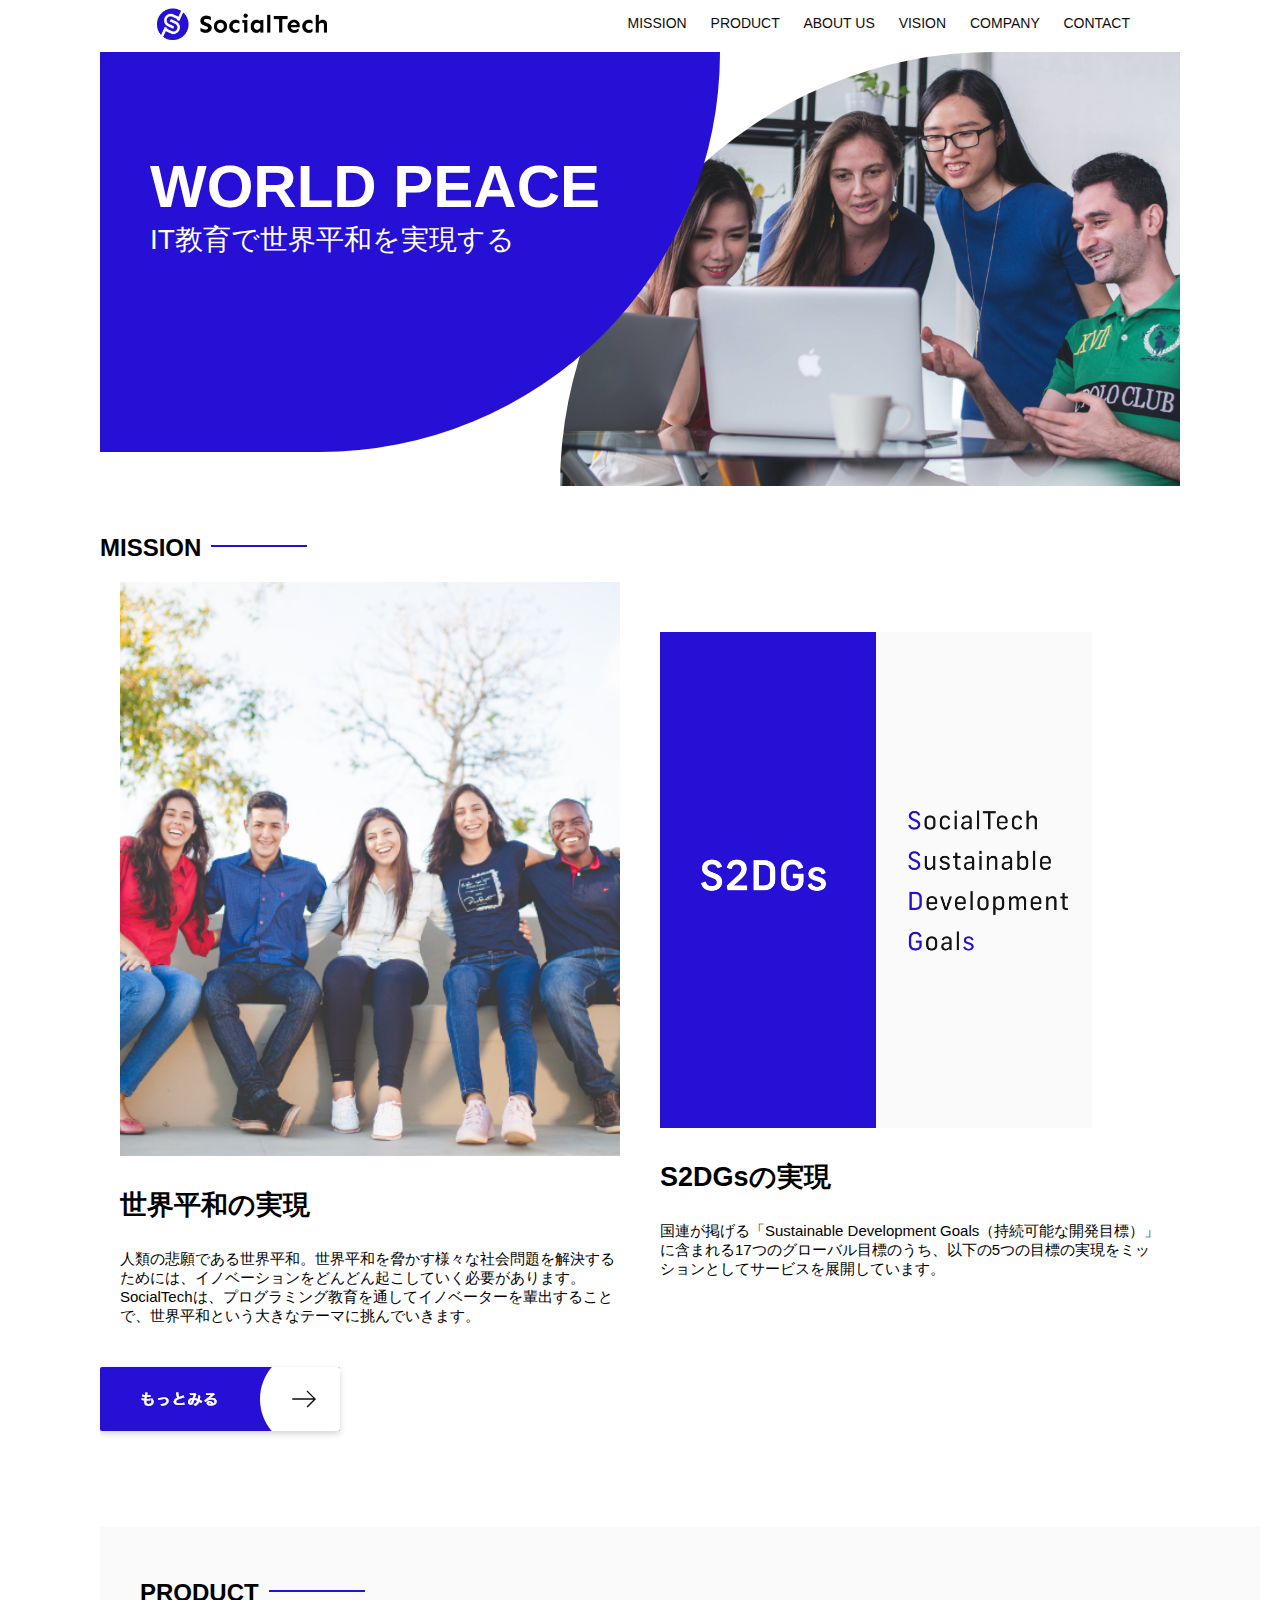
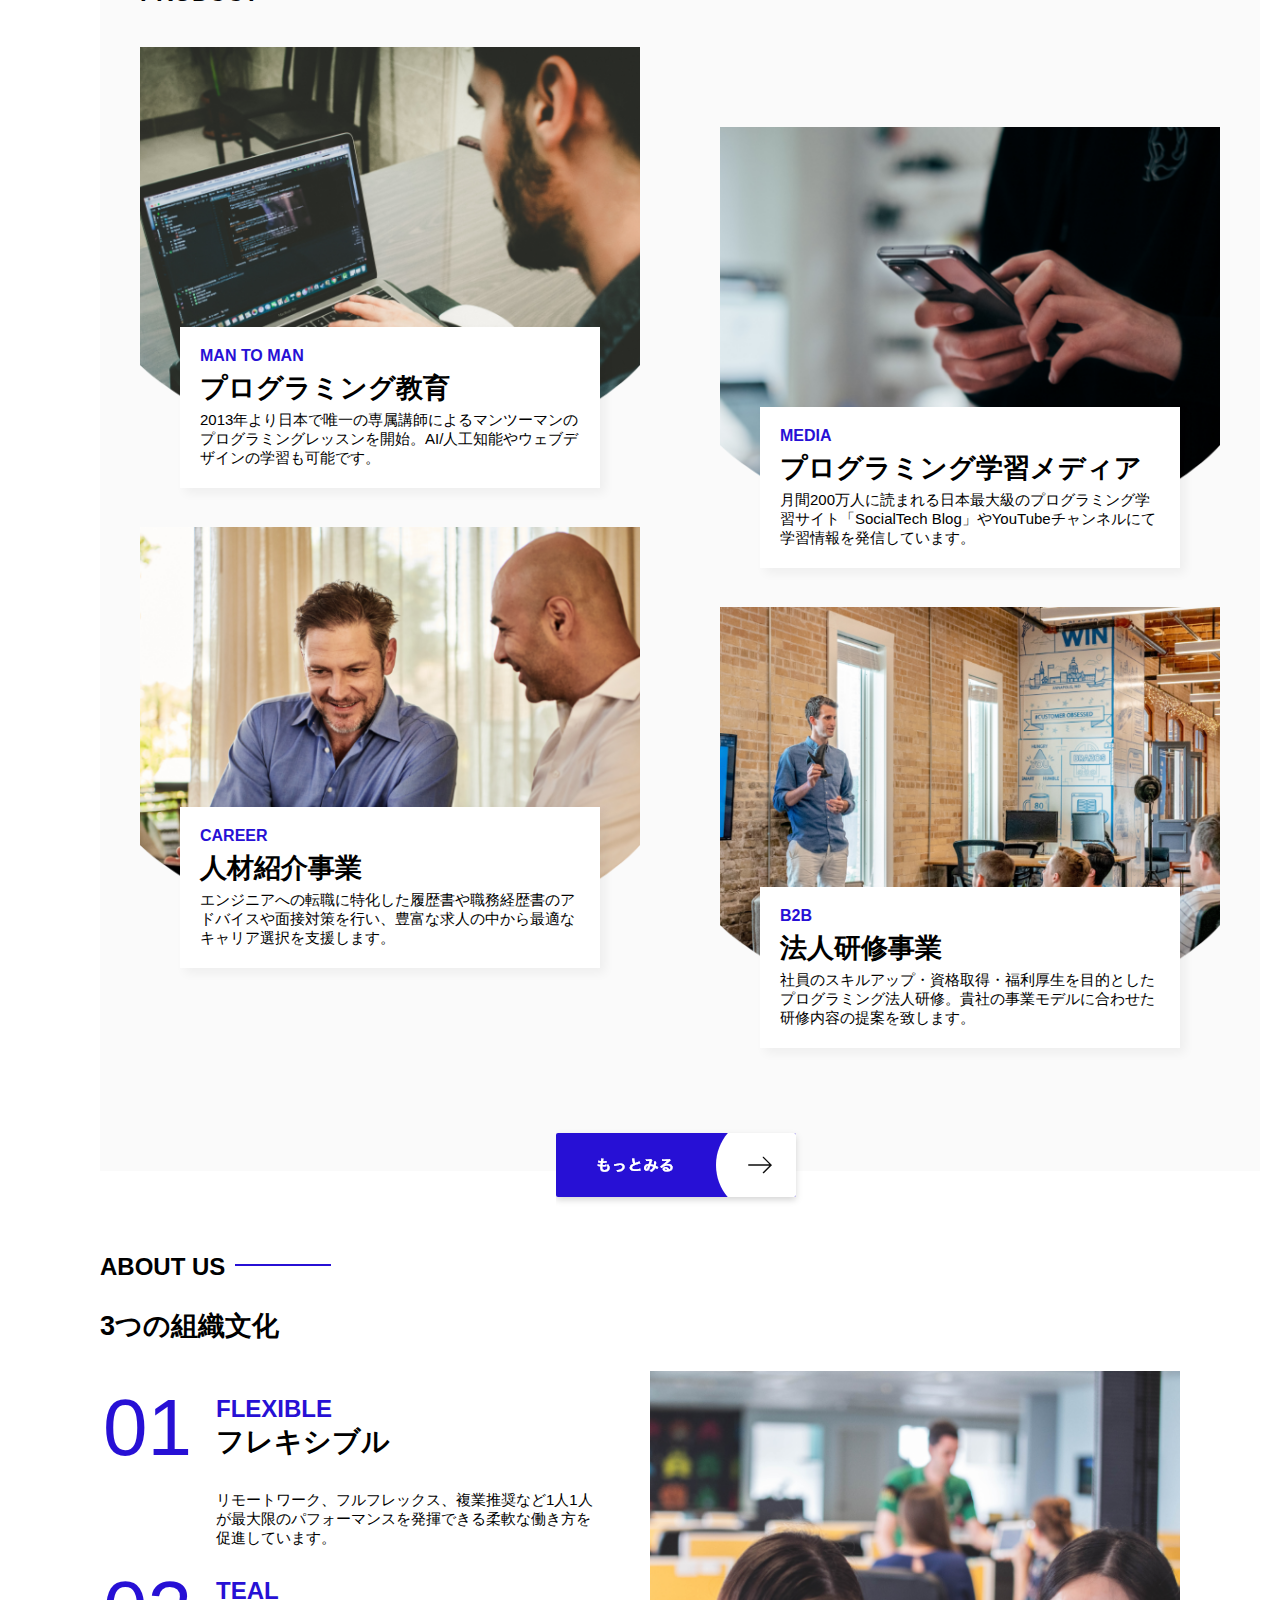
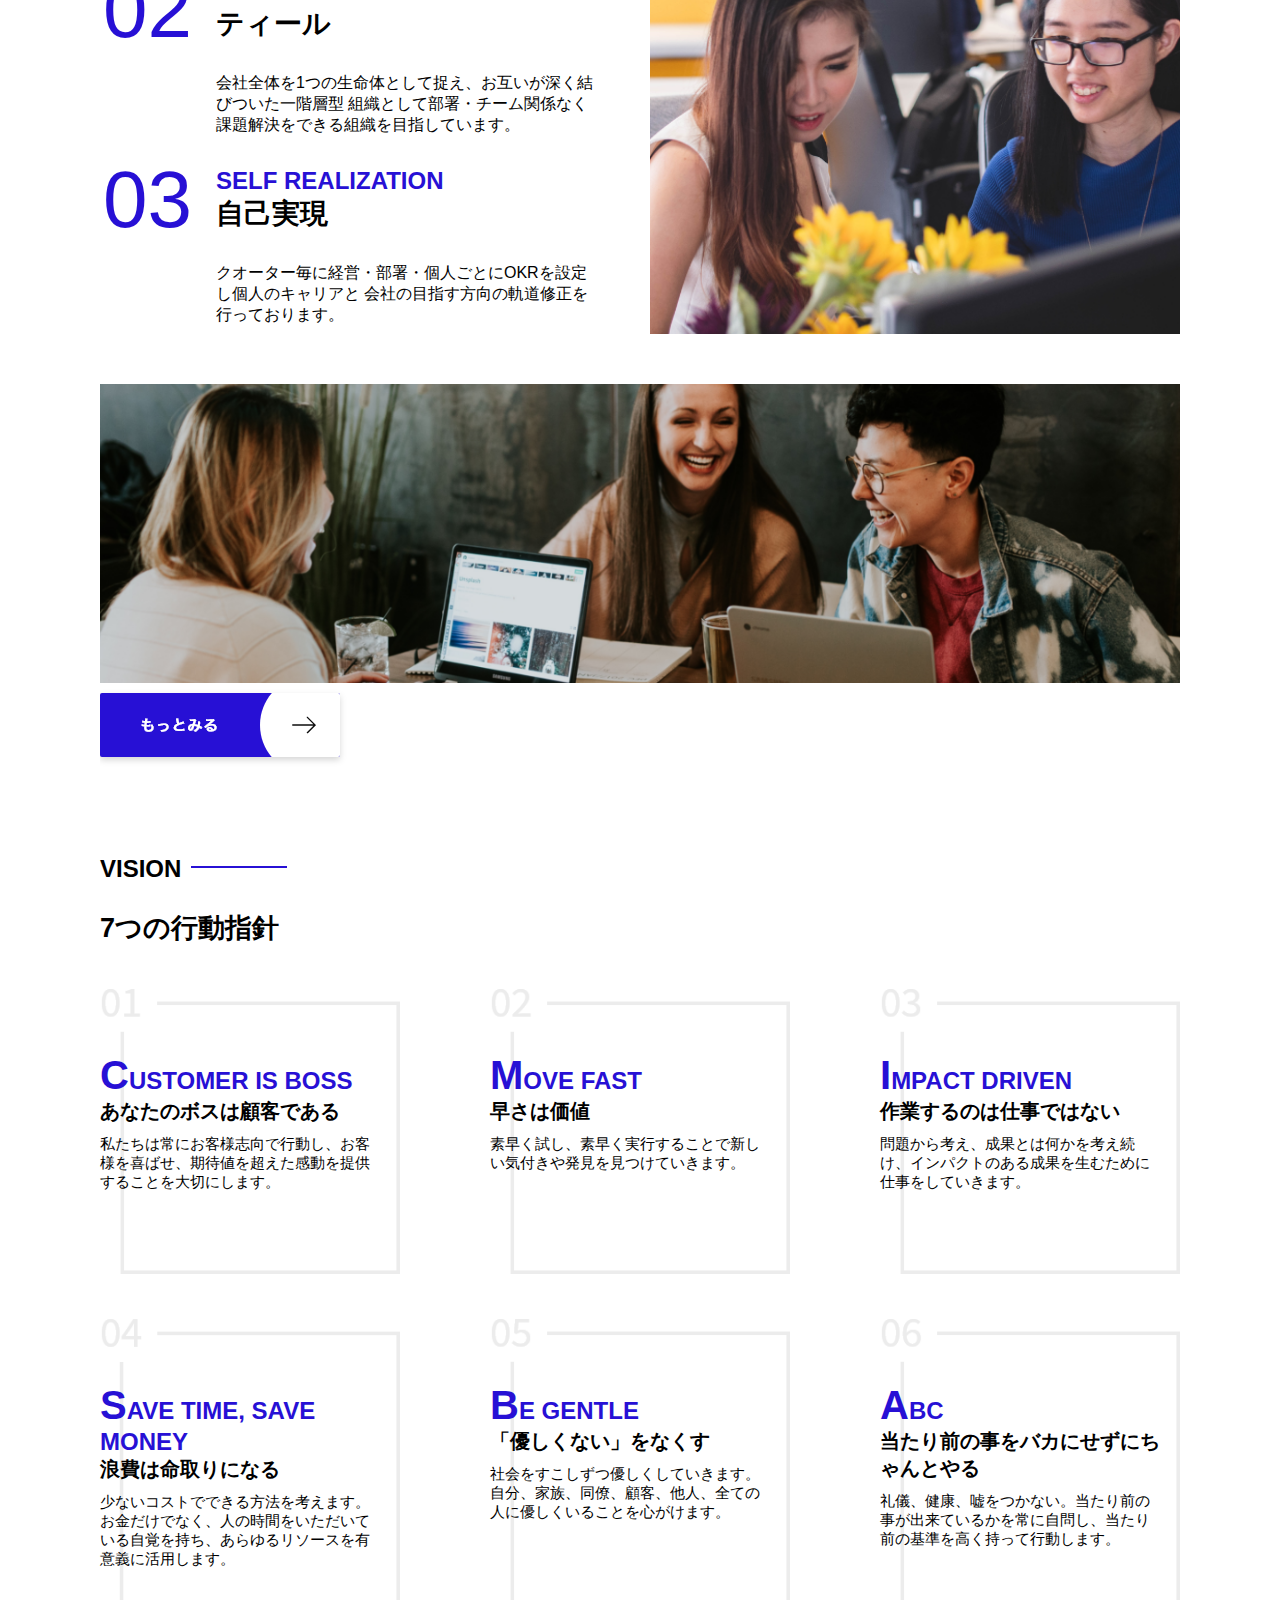
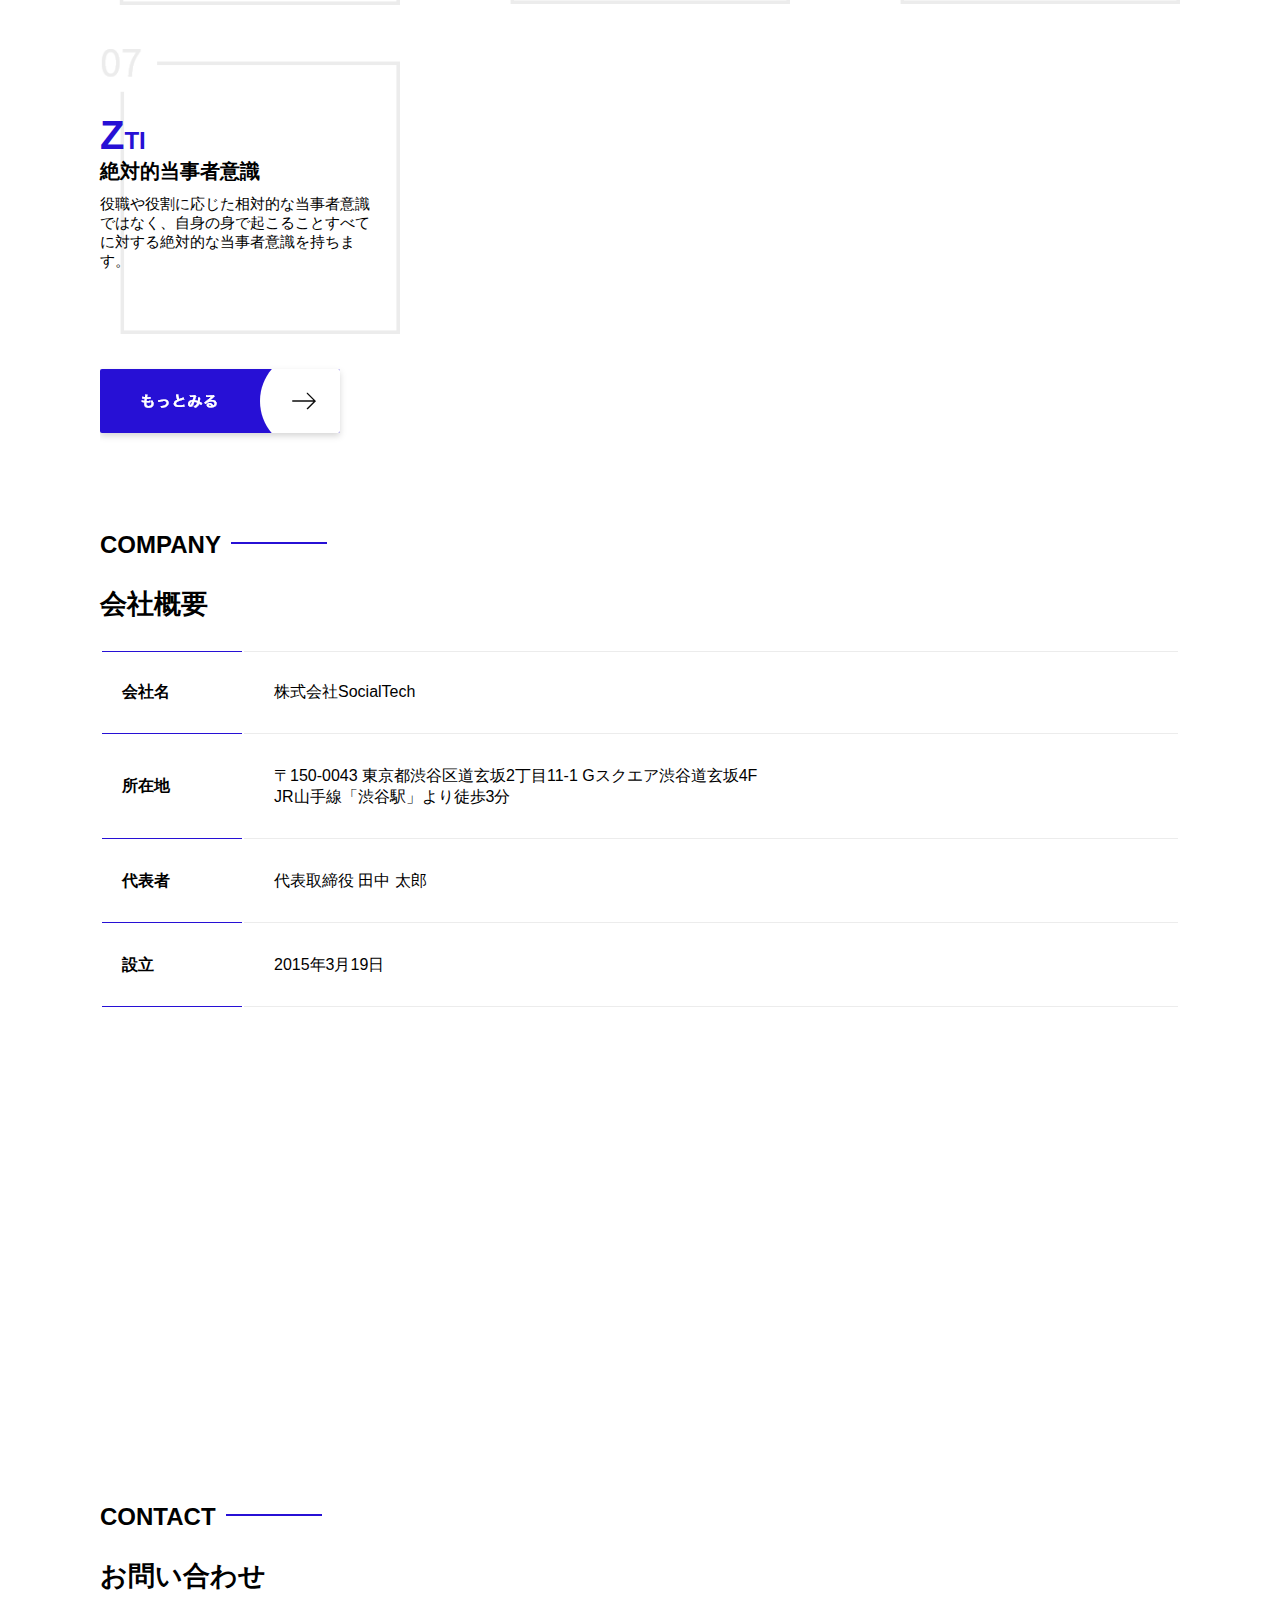
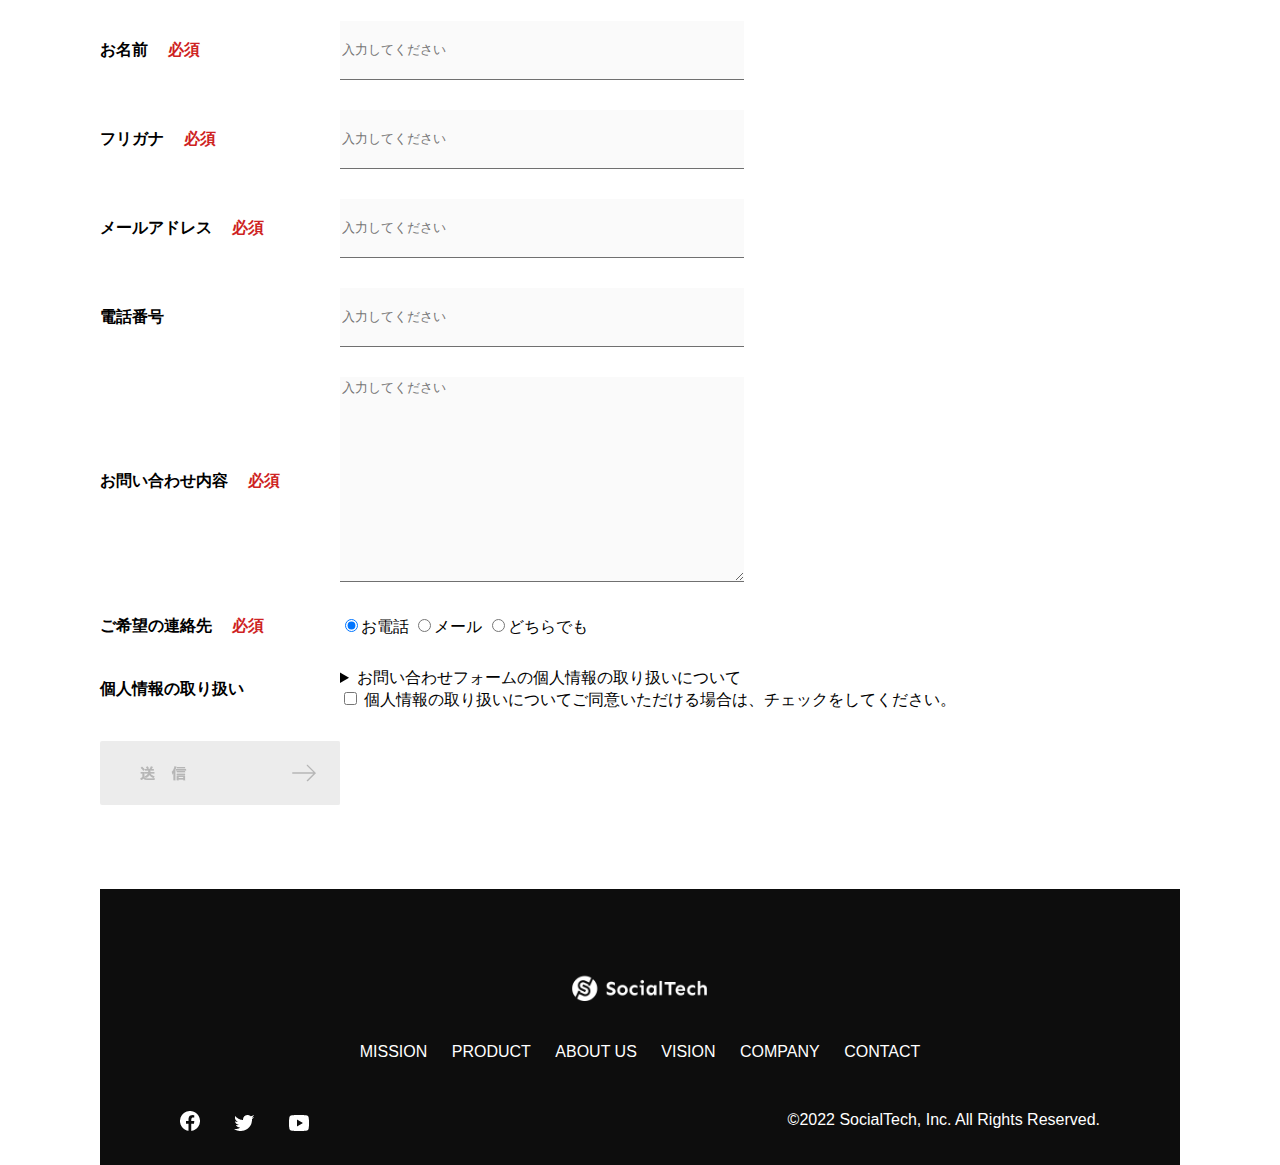
==== commit 6f2a6e7f: "master" ====
--- a/index.html
+++ b/index.html
@@ -25,10 +25,10 @@
       <nav id="nav-pc">
         <a href="mission.html">MISSION</a>
         <a href="product.html">PRODUCT</a>
-        <a href="index.html#aboutus">ABOUT US</a>
-        <a href="index.html#vision">VISION</a>
-        <a href="index.html#company">COMPANY</a>
-        <a href="index.html#contact">CONTACT</a>
+        <a href="aboutus.html">ABOUT US</a>
+        <a href="vision.html">VISION</a>
+        <a href="company.html">COMPANY</a>
+        <a href="contact.html">CONTACT</a>
       </nav>
 
       <!-- スマホ用メニューボタン -->
@@ -47,11 +47,13 @@
           onclick="document.getElementById('nav-sp').style.display='none'">MISSION</a>
         <a class="menu" href="product.html" 
           onclick="document.getElementById('nav-sp').style.display='none'">PRODUCT</a>
-        <a class="menu" href="index.html#vision"
+        <a class="menu" href="aboutus.html" 
+          onclick="document.getElementById('nav-sp').style.display='none'">ABOUT US</a>
+        <a class="menu" href="vision.html"
           onclick="document.getElementById('nav-sp').style.display = 'none'">VISION</a>
-        <a class="menu" href="index.html#company"
+        <a class="menu" href="company.html"
           onclick="document.getElementById('nav-sp').style.display = 'none'">COMPANY</a>
-        <a class="menu" href="index.html#contact"
+        <a class="menu" href="contact.html"
           onclick="document.getElementById('nav-sp').style.display = 'none'">CONTACT</a>
         <div id="sns">
           <a href="https://www.facebook.com/sejuku2013">
@@ -93,32 +95,29 @@
               <p>
                国連が掲げる「Sustainable Development Goals（持続可能な開発目標）」に含まれる17つのグローバル目標のうち、以下の5つの目標の実現をミッションとしてサービスを展開しています。
               </p>
-              <a href="mission.html">
-                <img src="images/button-more.png" alt="もっとみる">
-              </a>
-            </div>
-
+            </div>
+
+          </div>
+          <div>
+            <a href="mission.html">
+              <img src="images/button-more.png" alt="もっとみる">
+            </a>
           </div>
         </section>
         
         <!-- プロダクト -->
         <section id="product">
-          
           <h2 class="index-h2">PRODUCT</h2>
           <div>
-
             <div id="product-left">
               <div>
                 <img class="product-photo" src="images/index/index-mantoman.png" alt="プログラミング教育">
                 <div class="product-explain">
                   <span>MAN TO MAN</span>
                   <h3>プログラミング教育</h3>
-                  <p>
-                    2013年より日本で唯一の専属講師によるマンツーマンのプログラミングレッスンを開始。AI/人工知能やウェブデザインの学習も可能です。
-                  </p>
+                  <p>2013年より日本で唯一の専属講師によるマンツーマンのプログラミングレッスンを開始。AI/人工知能やウェブデザインの学習も可能です。</p>
                 </div>
               </div>
-
               <div>
                 <img class="product-photo" src="images/index/index-career.png" alt="笑顔で話し合う2人の男性">
                 <div class="product-explain">
@@ -128,7 +127,7 @@
                 </div>
               </div>
             </div>
-          
+
             <div id="product-right">
               <div>
                 <img class="product-photo" src="images/index/index-media.png" alt="スマートフォンを操作する人">
@@ -138,7 +137,6 @@
                   <p>月間200万人に読まれる日本最大級のプログラミング学習サイト「SocialTech Blog」やYouTubeチャンネルにて学習情報を発信しています。</p>
                 </div>
               </div>
-
               <div>
                 <img class="product-photo" src="images/index/index-b2b.png" alt="講演中の男性とそれを聴く人々">
                 <div class="product-explain">
@@ -149,7 +147,6 @@
               </div>
             </div>
           </div>
-          
           <div>
             <a id="product-more" href="product.html">
              <img src="images/button-more.png" alt="もっとみる">
@@ -161,6 +158,7 @@
         <section id="aboutus">
           <h2 class="index-h2">ABOUT US</h2>
           <h3>3つの組織文化</h3>
+          
           <div>
             <table class="culture-table">
               <tr>
@@ -228,6 +226,11 @@
             <img class="culture-img" src="images/index/index-aboutus1.png" alt="笑顔で話し合う2人の女性">
           </div>
           <img class="culture-img2" src="images/index/index-aboutus2.png" alt="笑顔で話し合う3人の男女">
+          <div>
+            <a id="about-more" href="aboutus.html">
+             <img src="images/button-more.png" alt="もっとみる">
+            </a>
+          </div>
         </section>
 
         <!-- VISION -->
@@ -291,6 +294,11 @@
                 <p>役職や役割に応じた相対的な当事者意識ではなく、自身の身で起こることすべてに対する絶対的な当事者意識を持ちます。</p>
               </span>
             </div>
+          </div>
+          <div>
+            <a id="vision-more" href="vision.html">
+             <img src="images/button-more.png" alt="もっとみる">
+            </a>
           </div>
         </section>
         
@@ -330,13 +338,13 @@
           <form action="https://api.staticforms.xyz/submit" method="post">
             <input type="text" name="honeypot" style="display:none">
             <!-- STATIC FORMSのアクセスキー -->
-            <input type="hidden" name="accessKey" value="755ecdb0-dd98-4589-bcce-7ebae44ccd80">
+            <input type="hidden" name="accessKey" value="9e5d5967-b602-432b-8ca9-ff9593c00bf4">
             <!--メールのタイトル-->
             <input type="hidden" name="subject" value="お問い合わせフォーム" />
             <!--送信先のメールアドレスをvalueに設定する-->
             <input type="hidden" name="replyTo" value="kiaianora@kj9.so-net.ne.jp">
             <!--redirectToのURLは公開後のURLへリンクする-->
-            <input type="hidden" name="redirectTo" value="">
+            <input type="hidden" name="redirectTo" value="https://kiaianora.github.io/socialtech/index.html">
 
             <div>
               <div class="contact-heading">
@@ -430,25 +438,26 @@
           </form>
         </section>
       </article>
-      <footer>
-        <div id="footer-logo">
-          <img src="images/logo-sp.png" alt="SocialTech">
-        </div>
-        <div id="footer-link">
-          <a href="mission.html">MISSION</a>
-          <a href="product.html">PRODUCT</a>
-          <a href="index.html#aboutus">ABOUT US</a>
-          <a href="index.html#vision">VISION</a>
-          <a href="index.html#company">COMPANY</a>
-          <a href="index.html#contact">CONTACT</a>
-        </div>
-        <div id="sns-footer">
-          <a href="https://www.facebook.com/sejuku2013"><img src="images/button-facebook.png" alt="Facebookのリンク"></a>
-          <a href="https://twitter.com/samuraijuku"><img src="images/button-twitter.png" alt="Twitterのリンク"></a>
-          <a href="https://www.youtube.com/channel/UCCFOQO5aDK0xXam4cUQXT8g"><img src="images/button-youtube.png" alt="YouTubeのリンク"></a>
-          <span id="copyright">&copy;2022 SocialTech, Inc. All Rights Reserved. </span>
-        </div>
-      </footer>
     </main>
+
+    <footer>
+      <div id="footer-logo">
+        <img src="images/logo-sp.png" alt="SocialTech">
+      </div>
+      <div id="footer-link">
+        <a href="mission.html">MISSION</a>
+        <a href="product.html">PRODUCT</a>
+        <a href="aboutus.html">ABOUT US</a>
+        <a href="vision.html">VISION</a>
+        <a href="company.html">COMPANY</a>
+        <a href="contact.html">CONTACT</a>
+      </div>
+      <div id="sns-footer">
+        <a href="https://www.facebook.com/sejuku2013"><img src="images/button-facebook.png" alt="Facebookのリンク"></a>
+        <a href="https://twitter.com/samuraijuku"><img src="images/button-twitter.png" alt="Twitterのリンク"></a>
+        <a href="https://www.youtube.com/channel/UCCFOQO5aDK0xXam4cUQXT8g"><img src="images/button-youtube.png" alt="YouTubeのリンク"></a>
+        <span id="copyright">&copy;2022 SocialTech, Inc. All Rights Reserved. </span>
+      </div>
+    </footer>
   </body>
 </html>
--- a/style.css
+++ b/style.css
@@ -613,7 +613,8 @@
     margin: 0;
   }
 
-  /* プロダクトページ */
+  /* product.html用スタイル */
+  /* プロダクトのメインビジュアル */
   #product-main {
     height: 496px;
     width: 100%;
@@ -707,6 +708,431 @@
     font-size: 28px;
     margin: 0;
   }
+
+
+  /* about.html用スタイル */
+  /* アバウトのメインビジュアル */
+  #about-main {
+    height: 496px;
+    width: 100%;
+    background-image: url("images/mission/mission-main.png");
+    background-repeat: no-repeat;
+    background-position-y: center;
+  }
+
+  #about-title {
+    background-color: #2710d5;
+    width: 368px;
+    color: #ffffff;
+    height: 496px;
+    border-radius: 0 248px 248px 0;
+    position: relative;
+  }
+
+  #about-title > h1 {
+    position: absolute;
+    top: 0;
+    left: 100px;
+    font-size: 80px;
+    white-space: nowrap;
+  }
+
+  #about-title > span {
+    position: absolute;
+    top: 200px;
+    left: 100px;
+    font-size: 26px;
+  }
+
+  #about-title > div {
+    position: absolute;
+    top: 350px;
+    left: 100px;
+    font-size: 16px;
+  }
+
+  #aboutus2 {
+    width: 100%;
+    margin: 20px;
+  }
+
+  .about-h2 {
+    color: #2710d5;
+    font-size: 40px;
+  }
+
+  .about-h2::after {
+    content: none;
+  }
+
+  /* 3つの組織文化と画像を入れる枠 */
+  #aboutus2 > div {
+   display: flex;
+  }
+  
+  /* 画像 */
+  .culture2-img {
+    width: 100%;
+    align-self: flex-start;
+  }
+  
+  .culture2-img2 {
+    margin-top: 50px;
+    width: 100%;
+  }
+  
+  /* 3つの組織文化の表 */
+  .culture2-table {
+    max-width: 500px;
+    margin-right: 50px;
+  }
+  
+  /* 番号 */
+  .culture2-num {
+    font-size: 80px;
+    color: #2710d5;
+    margin: 0 20px 0 0;
+  }
+  
+  /* 組織文化英語 */
+  .culture2-en {
+    color: #2710d5;
+    font-weight: bold;
+    font-size: 24px;
+    display: block;
+  }
+  
+  /* 組織文化日本語 */
+  .culture2-jp {
+    font-size: 28px;
+    font-weight: bold;
+  }
+  
+  /* 説明文 */
+  .culture2-description {
+    margin: 0;
+  }
+
+  /* vision.html用スタイル */
+  /* ヴィジョンのメインビジュアル */
+  #vision-main {
+    height: 496px;
+    width: 100%;
+    background-image: url("images/mission/mission-main.png");
+    background-repeat: no-repeat;
+    background-position-y: center;
+  }
+
+  #vision-title {
+    background-color: #2710d5;
+    width: 368px;
+    color: #ffffff;
+    height: 496px;
+    border-radius: 0 248px 248px 0;
+    position: relative;
+  }
+
+  #vision-title > h1 {
+    position: absolute;
+    top: 0;
+    left: 100px;
+    font-size: 80px;
+  }
+
+  #vision-title > span {
+    position: absolute;
+    top: 200px;
+    left: 100px;
+    font-size: 26px;
+  }
+
+  #vision-title > div {
+    position: absolute;
+    top: 350px;
+    left: 100px;
+    font-size: 16px;
+  }
+
+  #vision2 {
+    width: 100%;
+    margin: 20px;
+  }
+
+  .vision-h2 {
+    color: #2710d5;
+    font-size: 40px;
+  }
+
+  .vision-h2::after {
+    content: none;
+  }
+
+  /* セクション内の外枠 */
+  #vision2 > div {
+    width: 100%;
+    display: flex;
+    justify-content: space-between;
+    flex-wrap: wrap;
+  }
+
+  /* 7つの行動指針の枠 */
+  .vision2-box {
+    width: 300px;
+    height: 300px;
+    margin-bottom: 30px;
+    position: relative;
+  }
+
+  .vision2-box > img {
+    width: 100%;
+    height: auto;
+    position: absolute;
+    top: 0;
+    left: 0;
+    z-index: 30;
+  }
+
+  .vision2-box > span {
+    position: absolute;
+    top: 0;
+    left: 0;
+    z-index: 31;
+    margin-right: 20px;
+  }
+
+  .vision2-box > span > h4 {
+    color: #2710d5;
+    font-size: 24px;
+    margin: 80px 0 0 0;
+  }
+
+  .vision2-box > span > h4::first-letter {
+    font-size: 40px;
+  }
+
+  .vision2-box > span > h5 {
+    font-size: 20px;
+    margin: 0 0 0 0;
+  }
+
+  .vision2-box > span > p {
+    margin: 10px 0 0 0;
+  }
+
+  /* company.html用スタイル */
+  /* カンパ二ーのメインビジュアル */
+  #company-main {
+    height: 496px;
+    width: 100%;
+    background-image: url("images/mission/mission-main.png");
+    background-repeat: no-repeat;
+    background-position-y: center;
+  }
+
+  #company-title {
+    background-color: #2710d5;
+    width: 368px;
+    color: #ffffff;
+    height: 496px;
+    border-radius: 0 248px 248px 0;
+    position: relative;
+  }
+
+  #company-title > h1 {
+    position: absolute;
+    top: 0;
+    left: 100px;
+    font-size: 80px;
+  }
+
+  #company-title > span {
+    position: absolute;
+    top: 200px;
+    left: 100px;
+    font-size: 26px;
+  }
+
+  #company-title > div {
+    position: absolute;
+    top: 350px;
+    left: 100px;
+    font-size: 16px;
+  }
+
+  /* 会社概要 */
+  #company2 {
+    width: 100%;
+    margin: 20px;
+  }
+
+  .company-h2 {
+    color: #2710d5;
+    font-size: 40px;
+    margin-bottom: 20px;
+  }
+
+  .company-h2::after {
+    content: none;
+  }
+
+  #company2-table {
+    width: 100%;
+  }
+
+  .tableheader2 {
+    text-align: left;
+    padding: 20px;
+    border-bottom-color: #2710d5;
+    border-bottom-width: 1px;
+    border-bottom-style: solid;
+    width: 150px;
+  }
+
+  .tableheader2-first {
+    text-align: left;
+    padding: 20px;
+    border-bottom-color: #2710d5;
+    border-bottom-width: 1px;
+    border-bottom-style: solid;
+    border-top-color: #2710d5;
+    border-top-width: 1px;
+    border-top-style: solid;
+    width: 150px;
+  }
+
+  .cell2 {
+    padding: 30px;
+    border-bottom-color: #ececec;
+    border-bottom-width: 1px;
+    border-bottom-style: solid;
+  }
+
+  .cell2-first {
+    padding: 30px;
+    border-bottom-color: #ececec;
+    border-bottom-width: 1px;
+    border-bottom-style: solid;
+    border-top-color: #ececec;
+    border-top-width: 1px;
+    border-top-style: solid;
+  }
+
+  #company2 > iframe {
+    width: 100%;
+    height: 368px;
+    margin: 40px 0 0 0;
+  }
+
+  /* contact.html用スタイル */
+  /* お問い合わせのメインビジュアル */
+  #contact-main {
+    height: 496px;
+    width: 100%;
+    background-image: url("images/mission/mission-main.png");
+    background-repeat: no-repeat;
+    background-position-y: center;
+  }
+
+  #contact-title {
+    background-color: #2710d5;
+    width: 368px;
+    color: #ffffff;
+    height: 496px;
+    border-radius: 0 248px 248px 0;
+    position: relative;
+  }
+
+  #contact-title > h1 {
+    position: absolute;
+    top: 0;
+    left: 100px;
+    font-size: 80px;
+  }
+
+  #contact-title > span {
+    position: absolute;
+    top: 200px;
+    left: 100px;
+    font-size: 26px;
+  }
+
+  #contact-title > div {
+    position: absolute;
+    top: 350px;
+    left: 100px;
+    font-size: 16px;
+  }
+
+  #contact2 {
+    width: 100%;
+    margin: 20px;
+  }
+
+  .contact-h2 {
+    color: #2710d5;
+    font-size: 40px;
+    margin-bottom: 20px;
+  }
+
+  .contact-h2::after {
+    content: none;
+  }
+
+  /* 外枠 */
+  #contact2 > form > div {
+    display: flex;
+    flex-direction: row;
+    flex-wrap: wrap;
+    padding-bottom: 30px;
+  }
+
+  /* 左列の見出し */
+  .contact2-heading {
+    width: 240px;
+    align-self: center;
+  }
+
+  /* 見出しのラベル */
+  .contact2-label {
+    width: 200px;
+    font-weight: bold;
+  }
+
+  /* 必須 */
+  .contact2-span {
+    color: #ce2222;
+    margin: 0 0 0 20px;
+    font-weight: bold;
+  }
+
+  /* テキストボックス */
+  .contact2-textbox {
+    border-top: 0;
+    border-left: 0;
+    border-right: 0;
+    border-bottom-width: 1px;
+    border-bottom-color: #707070;
+    border-bottom-style: solid;
+    background-color: #fafafa;
+    width: 400px;
+    height: 56px;
+  }
+
+  /* お問い合わせ内容のテキストエリア */
+  .contact2-textarea {
+    border-top: 0;
+    border-left: 0;
+    border-right: 0;
+    border-bottom-width: 1px;
+    border-bottom-color: #707070;
+    border-bottom-style: solid;
+    background-color: #fafafa;
+    width: 400px;
+    height: 200px;
+  }
+
+
+
 }
 
 /*====================
@@ -1023,7 +1449,7 @@
     border-top-color: #2710d5;
     border-top-width: 1px;
     border-top-style: solid;
-    width: 50%;
+    width: 30%;
   }
 
   .tableheader {
@@ -1032,7 +1458,7 @@
     border-bottom-color: #2710d5;
     border-bottom-width: 1px;
     border-bottom-style: solid;
-    width: 50%;
+    width: 30%;
   }
 
   .cell {
@@ -1270,14 +1696,15 @@
     margin: 0;
   }
 
-  /* プロダクトページ */
+  /* product.html用スタイル */
+  /* プロダクトのメインビジュアル */
   #product-main {
     height: 256px;
     width: 100%;
     background-image: url("images/product/product-main.png");
     background-repeat: no-repeat;
     background-position-y: center;
-    background-size: auto 208px auto 208px;
+    background-size: auto 200px;
   }
 
   #product-title {
@@ -1345,4 +1772,422 @@
     font-size: 28px;
     margin: 0;
   }
+
+  /* sboutus.html用スタイル */
+  /* アバウトのメインビジュアル */
+  #about-main{
+    height: 256px;
+    width: 100%;
+    background-image: url("images/mission/mission-main.png");
+    background-repeat: no-repeat;
+    background-position-y: center;
+    background-size: auto 200px;
+  }
+
+  #about-title {
+    background-color: #2710d5;
+    width: 136px;
+    color: #ffffff;
+    height: 256px;
+    border-radius: 0 248px 248px 0;
+    position: relative;
+    white-space: nowrap;
+  }
+
+  #about-title > h1 {
+    position: absolute;
+    top: 0;
+    left: 20px;
+    font-size: 40px;
+  }
+
+  #about-title > span {
+    position: absolute;
+    top: 110px;
+    left: 20px;
+    font-size: 18px;
+  }
+
+  #about-title > div {
+    position: absolute;
+    top: 180px;
+    left: 20px;
+    font-size: 13px;
+  }
+
+  #aboutus2 {
+    margin: 20px;
+  }
+
+  .about-h2 {
+    color: #2710d5;
+    font-size: 38px;
+    margin: 0;
+  }
+
+  .about-h2::after {
+    content: none;
+  }
+
+  #aboutus2 > div {
+    display: flex;
+    flex-direction: column;
+  }
+
+  .culture2-table {
+    width: 100%;
+    padding-right: 20px;
+    order: 2;
+  }
+
+  .culture2-img {
+    width: 100%;
+    order: 1;
+  }
+
+  .culture2-img2 {
+    width: 100%;
+  }
+
+  .culture2-num {
+    font-size: 80px;
+    color: #2710d5;
+  }
+
+  .culture2-en {
+    color: #2710d5;
+    font-weight: bold;
+    font-size: 24px;
+    display: block;
+  }
+
+  .culture2-jp {
+    display: block;
+  }
+
+  .culture2-description {
+    margin: 0;
+  }
+
+  /* vision.html用スタイル */
+  /* ビジョンのメインビジュアル */
+  #vision-main{
+    height: 256px;
+    width: 100%;
+    background-image: url("images/mission/mission-main.png");
+    background-repeat: no-repeat;
+    background-position-y: center;
+    background-size: auto 200px;
+  }
+
+  #vision-title {
+    background-color: #2710d5;
+    width: 136px;
+    color: #ffffff;
+    height: 256px;
+    border-radius: 0 248px 248px 0;
+    position: relative;
+  }
+
+  #vision-title > h1 {
+    position: absolute;
+    top: 0;
+    left: 20px;
+    font-size: 40px;
+  }
+
+  #vision-title > span {
+    position: absolute;
+    top: 110px;
+    left: 20px;
+    font-size: 18px;
+  }
+
+  #vision-title > div {
+    position: absolute;
+    top: 180px;
+    left: 20px;
+    font-size: 13px;
+  }
+
+  #vision2 {
+    margin: 20px;
+  }
+
+  .vision-h2 {
+    color: #2710d5;
+    font-size: 38px;
+    margin: 0;
+  }
+
+  .vision-h2::after {
+    content: none;
+  }
+
+  .vision2-box {
+    width: 300px;
+    height: 300px;
+    margin-bottom: 30px;
+    position: relative;
+  }
+
+  .vision2-box > img {
+    width: 100%;
+    height: auto;
+    position: absolute;
+    top: 0;
+    left: 0;
+    z-index: 30;
+  }
+
+  .vision2-box > span {
+    position: absolute;
+    top: 0;
+    left: 0;
+    z-index: 31;
+    margin-right: 20px;
+  }
+
+  .vision2-box > span > h4 {
+    color: #2710d5;
+    font-size: 24px;
+    margin: 60px 0 0 0;
+    white-space: nowrap;
+  }
+
+  .vision2-box > span > h5 {
+    font-size: 20px;
+    margin: 0 0 0 0;
+  }
+
+  .vision2-box > span > p {
+    margin: 10px 0 0 0;
+  }
+
+  /* company.html用スタイル */
+  /* ビジョンのメインビジュアル */
+  #company-main{
+    height: 256px;
+    width: 100%;
+    background-image: url("images/mission/mission-main.png");
+    background-repeat: no-repeat;
+    background-position-y: center;
+    background-size: auto 200px;
+  }
+
+  #company-title {
+    background-color: #2710d5;
+    width: 136px;
+    color: #ffffff;
+    height: 256px;
+    border-radius: 0 248px 248px 0;
+    position: relative;
+  }
+
+  #company-title > h1 {
+    position: absolute;
+    top: 0;
+    left: 20px;
+    font-size: 40px;
+  }
+
+  #company-title > span {
+    position: absolute;
+    top: 110px;
+    left: 20px;
+    font-size: 18px;
+  }
+
+  #company-title > div {
+    position: absolute;
+    top: 180px;
+    left: 20px;
+    font-size: 13px;
+  }
+
+  /* 会社概要 */
+  #company2 {
+    margin: 20px;
+  }
+
+  .company-h2 {
+    color: #2710d5;
+    font-size: 38px;
+    margin: 0 0 20px 0;
+  }
+
+  .company-h2::after {
+    content: none;
+  }
+
+  #company > table {
+    width: 100%;
+  }
+
+  .tableheader2-first {
+    text-align: left;
+    padding: 20px;
+    border-bottom-color: #2710d5;
+    border-bottom-width: 1px;
+    border-bottom-style: solid;
+    border-top-color: #2710d5;
+    border-top-width: 1px;
+    border-top-style: solid;
+    width: 30%;
+  }
+
+  .tableheader2 {
+    text-align: left;
+    padding: 20px;
+    border-bottom-color: #2710d5;
+    border-bottom-width: 1px;
+    border-bottom-style: solid;
+    width: 30%;
+  }
+
+  .cell2 {
+    padding: 20px;
+    border-bottom-color: #ececec;
+    border-bottom-width: 1px;
+    border-bottom-style: solid;
+  }
+
+  .cell2-first {
+    padding: 20px;
+    border-bottom-color: #ececec;
+    border-bottom-width: 1px;
+    border-bottom-style: solid;
+    border-top-color: #ececec;
+    border-top-width: 1px;
+    border-top-style: solid;
+  }
+
+  #company2 > iframe {
+    width: 100%;
+    height: 240px;
+    margin: 40px 0 0 0;
+  }
+
+  /* contact.html用スタイル */
+  /* コンタクトのメインビジュアル */
+  #contact-main{
+    height: 256px;
+    width: 100%;
+    background-image: url("images/mission/mission-main.png");
+    background-repeat: no-repeat;
+    background-position-y: center;
+    background-size: auto 200px;
+  }
+
+  #contact-title {
+    background-color: #2710d5;
+    width: 136px;
+    color: #ffffff;
+    height: 256px;
+    border-radius: 0 248px 248px 0;
+    position: relative;
+  }
+
+  #contact-title > h1 {
+    position: absolute;
+    top: 0;
+    left: 20px;
+    font-size: 40px;
+  }
+
+  #contact-title > span {
+    position: absolute;
+    top: 110px;
+    left: 20px;
+    font-size: 18px;
+  }
+
+  #contact-title > div {
+    position: absolute;
+    top: 180px;
+    left: 20px;
+    font-size: 13px;
+  }
+
+  #contact2 {
+    margin: 20px;
+  }
+  
+  .contact-h2 {
+    color: #2710d5;
+    font-size: 38px;
+    margin: 0 0 20px 0;
+  }
+  
+  .contact-h2::after {
+    content: none;
+  }
+
+  #contact2 > form > div {
+    margin-bottom: 20px;
+  }
+  
+  .contact2-heading {
+    margin-bottom: 20px;
+  }
+  
+  /* ラベル */
+  .contact2-label {
+    width: 200px;
+    font-weight: bold;
+  }
+  
+  /* 必須 */
+  .contact2-span {
+    color: #ce2222;
+    margin: 0 0 0 20px;
+    font-weight: bold;
+  }
+  
+  .contact2-textbox {
+    height: 56px;
+    border-top: 0;
+    border-left: 0;
+    border-right: 0;
+    background-color: #fafafa;
+    border-bottom-color: #707070;
+    border-bottom-width: 1px;
+    border-bottom-style: solid;
+    min-width: 300px;
+    width: 100%;
+  }
+  
+  .contact2-textarea {
+    height: 150px;
+    border-top: 0;
+    border-left: 0;
+    border-right: 0;
+    background-color: #fafafa;
+    width: 100%;
+  }
+  
+  .radiobutton2 {
+    margin-bottom: 20px;
+  }
+  
+  .radiobutton2 + label::after {
+    content: "\A";
+    white-space: pre;
+  }
+
+    /* 個人情報の取り扱い */
+    details {
+      width: 400px;
+    }
+  
+    details > div {
+      background-color: #fafafa;
+      padding: 20px;
+    }
+  
+    details > span {
+      font-weight: bold;
+    }
+
+   
 }
